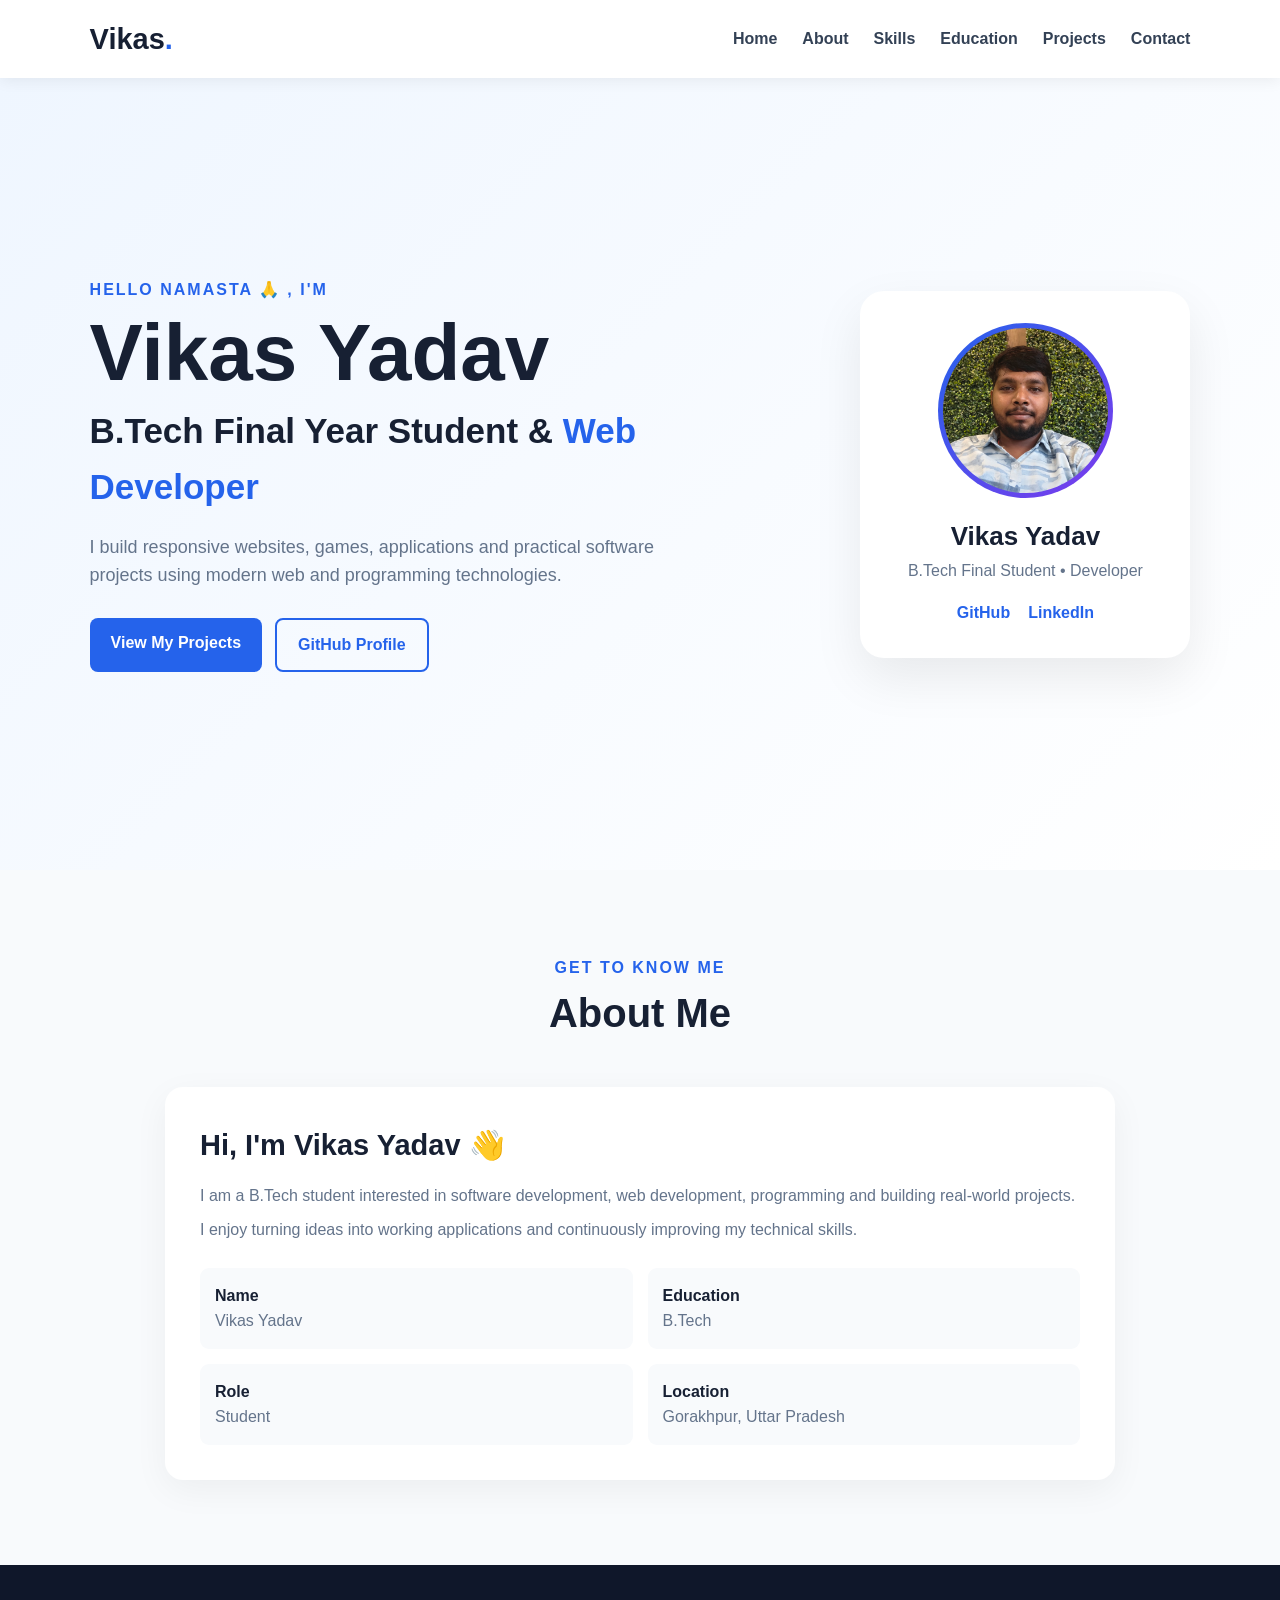
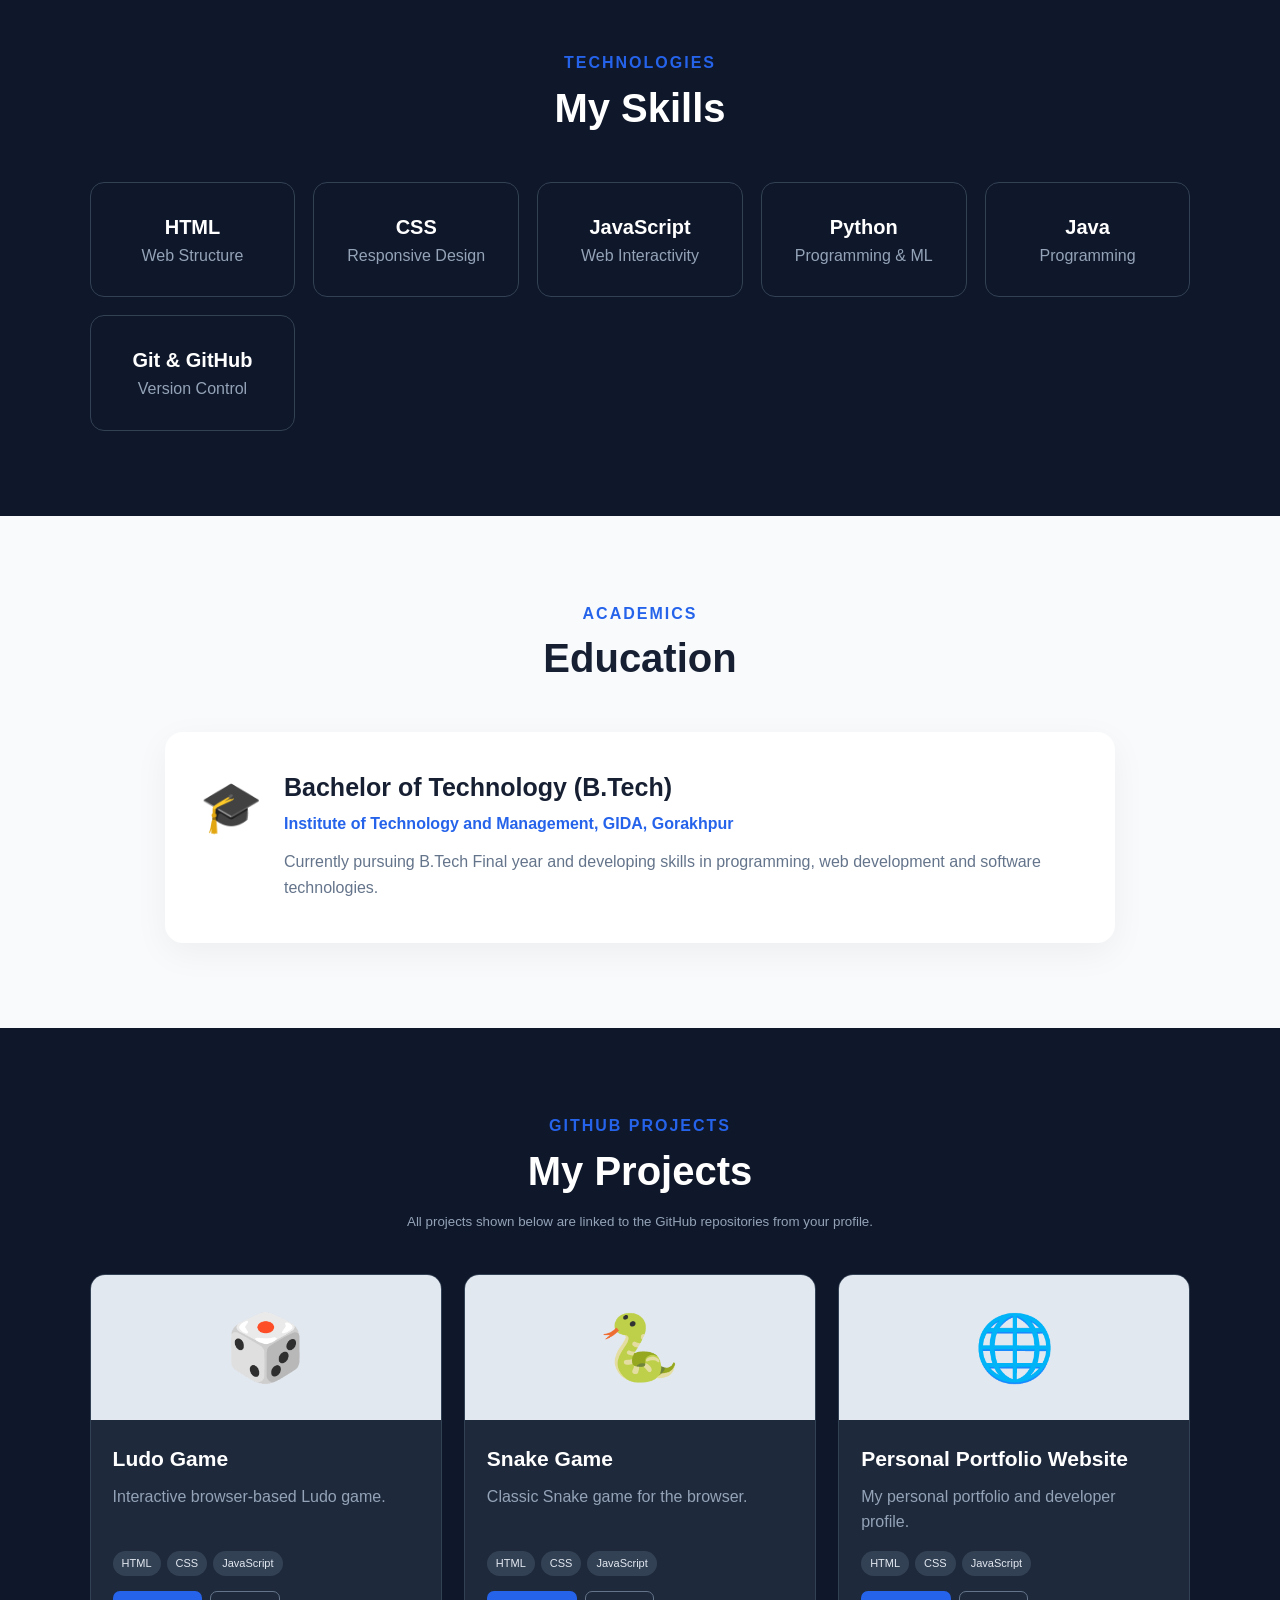
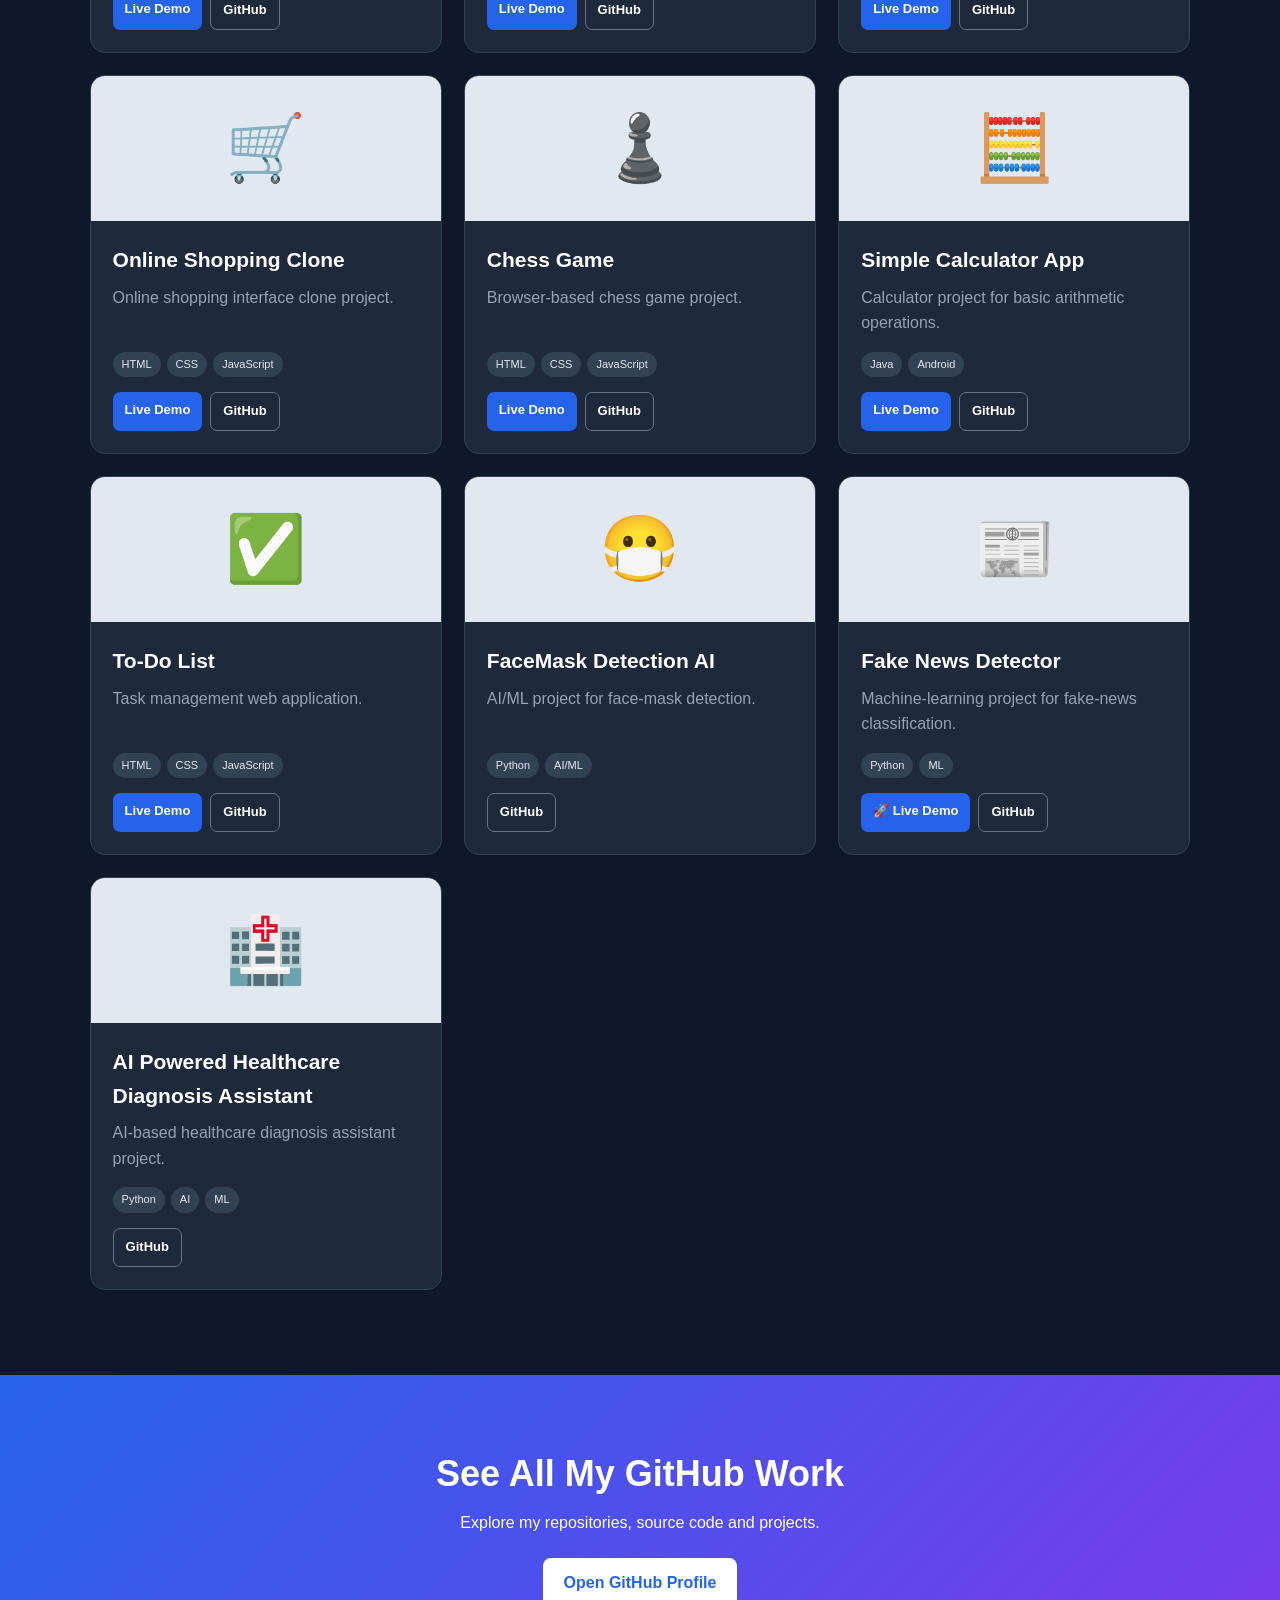
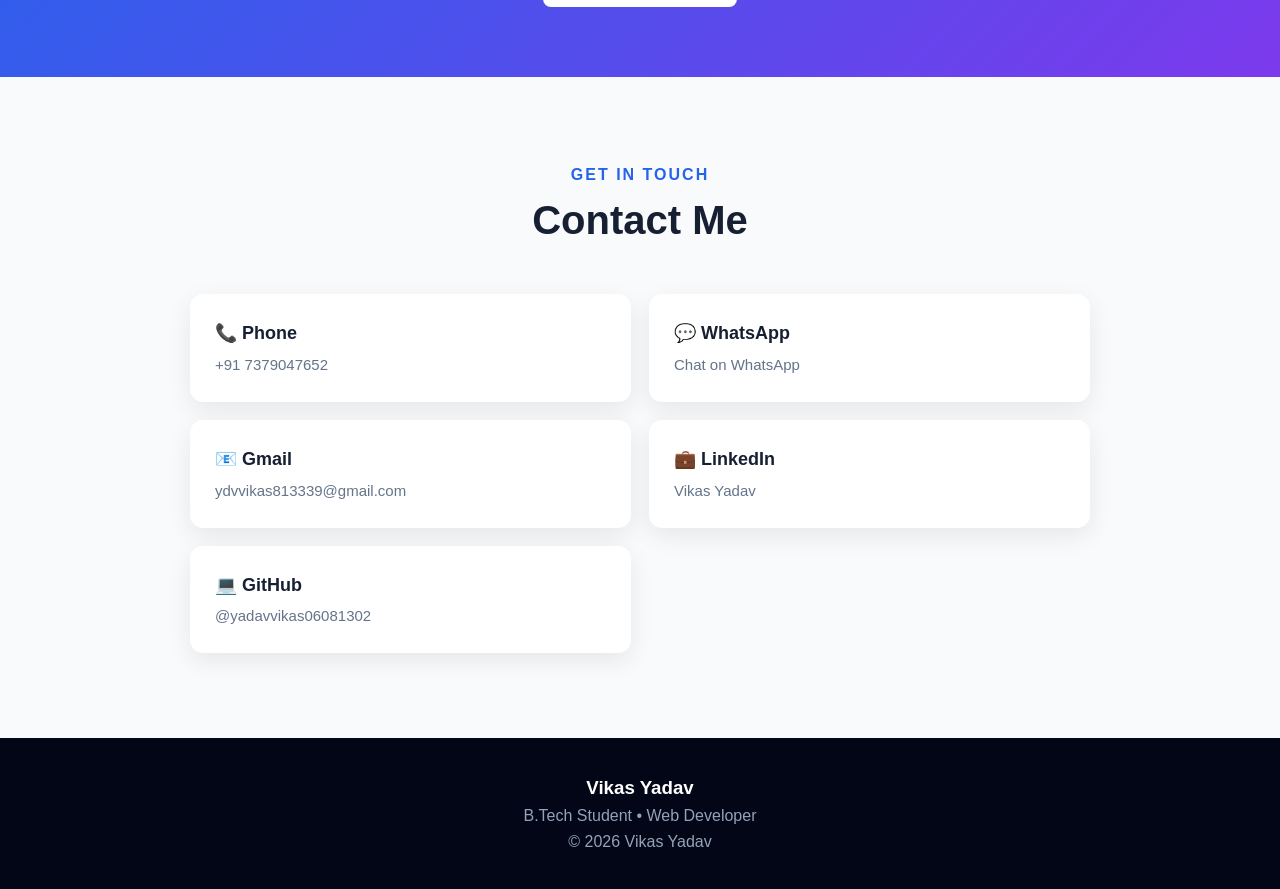
==== index.html @ 89f3fea2 "index.html" ====
<!DOCTYPE html>
<html lang="en">
<head>
  <meta charset="UTF-8">
  <meta name="viewport" content="width=device-width, initial-scale=1.0">
  <title>Vikas Yadav | Portfolio</title>
  <meta name="description" content="Vikas Yadav - B.Tech student, developer and project portfolio.">
  <link rel="stylesheet" href="style.css">
</head>
<body>

<header class="navbar">
  <a class="logo" href="#home">Vikas<span>.</span></a>
  <button class="menu-btn" id="menuBtn">☰</button>
  <nav id="nav">
    <a href="#home">Home</a>
    <a href="#about">About</a>
    <a href="#skills">Skills</a>
    <a href="#education">Education</a>
    <a href="#projects">Projects</a>
    <a href="#contact">Contact</a>
  </nav>
</header>

<main>
<section class="hero" id="home">
  <div class="hero-text">
    <p class="eyebrow">HELLO NAMASTA 🙏 , I'M</p>
    <h1>Vikas Yadav</h1>
    <h2>B.Tech Final Year Student &amp; <span>Web Developer</span></h2>
    <p class="intro">I build responsive websites, games, applications and practical software projects using modern web and programming technologies.</p>
    <div class="buttons">
      <a class="btn" href="#projects">View My Projects</a>
      <a class="btn secondary" href="https://github.com/yadavvikas06081302" target="_blank" rel="noopener">GitHub Profile</a>
    </div>
  </div>

  <div class="profile-box">
    <div class="profile-photo-wrap">
      <img id="profilePhoto" src="profile.jpg" alt="Vikas Yadav">
    </div>
    <h3>Vikas Yadav</h3>
    <p>B.Tech Final Student • Developer</p>
    <div class="socials">
      <a href="https://github.com/yadavvikas06081302" target="_blank" rel="noopener">GitHub</a>
      <a href="https://linkedin.com/in/vikas-yadav-552b94362" target="_blank" rel="noopener">LinkedIn</a>
    </div>
  </div>
</section>

<section class="section" id="about">
  <div class="section-heading"><p>GET TO KNOW ME</p><h2>About Me</h2></div>
  <div class="about-card">
    <h3>Hi, I'm Vikas Yadav 👋</h3>
    <p>I am a B.Tech student interested in software development, web development, programming and building real-world projects.</p>
    <p>I enjoy turning ideas into working applications and continuously improving my technical skills.</p>
    <div class="info-grid">
      <div><b>Name</b><span>Vikas Yadav</span></div>
      <div><b>Education</b><span>B.Tech</span></div>
      <div><b>Role</b><span>Student</span></div>
      <div><b>Location</b><span>Gorakhpur, Uttar Pradesh</span></div>
    </div>
  </div>
</section>

<section class="section dark" id="skills">
  <div class="section-heading"><p>TECHNOLOGIES</p><h2>My Skills</h2></div>
  <div class="skills">
    <div class="skill"><strong>HTML</strong><span>Web Structure</span></div>
    <div class="skill"><strong>CSS</strong><span>Responsive Design</span></div>
    <div class="skill"><strong>JavaScript</strong><span>Web Interactivity</span></div>
    <div class="skill"><strong>Python</strong><span>Programming &amp; ML</span></div>
    <div class="skill"><strong>Java</strong><span>Programming</span></div>
    <div class="skill"><strong>Git &amp; GitHub</strong><span>Version Control</span></div>
  </div>
</section>

<section class="section" id="education">
  <div class="section-heading"><p>ACADEMICS</p><h2>Education</h2></div>
  <div class="education">
    <div class="edu-icon">🎓</div>
    <div>
      <h3>Bachelor of Technology (B.Tech)</h3>
      <h4>Institute of Technology and Management, GIDA, Gorakhpur</h4>
      <p>Currently pursuing B.Tech Final year and developing skills in programming, web development and software technologies.</p>
    </div>
  </div>
</section>

<section class="section dark" id="projects">
  <div class="section-heading"><p>GITHUB PROJECTS</p><h2>My Projects</h2><small>All projects shown below are linked to the GitHub repositories from your profile.</small></div>

  <div class="projects">

    <article class="project">
      <div class="project-top">🎲</div>
      <div class="project-body">
        <h3>Ludo Game</h3><p>Interactive browser-based Ludo game.</p>
        <div class="tags"><span>HTML</span><span>CSS</span><span>JavaScript</span></div>
        <div class="links">
          <a href="https://yadavvikas06081302.github.io/Ludo-Game/" target="_blank">Live Demo</a>
          <a href="https://github.com/yadavvikas06081302/Ludo-Game" target="_blank">GitHub</a>
        </div>
      </div>
    </article>

    <article class="project">
      <div class="project-top">🐍</div>
      <div class="project-body">
        <h3>Snake Game</h3><p>Classic Snake game for the browser.</p>
        <div class="tags"><span>HTML</span><span>CSS</span><span>JavaScript</span></div>
        <div class="links">
          <a href="https://yadavvikas06081302.github.io/Snake-Game-main/" target="_blank">Live Demo</a>
          <a href="https://github.com/yadavvikas06081302/Snake-Game-main" target="_blank">GitHub</a>
        </div>
      </div>
    </article>

    <article class="project">
      <div class="project-top">🌐</div>
      <div class="project-body">
        <h3>Personal Portfolio Website</h3><p>My personal portfolio and developer profile.</p>
        <div class="tags"><span>HTML</span><span>CSS</span><span>JavaScript</span></div>
        <div class="links">
          <a href="https://yadavvikas06081302.github.io/Personal-Portfolio-Website/" target="_blank">Live Demo</a>
          <a href="https://github.com/yadavvikas06081302/Personal-Portfolio-Website" target="_blank">GitHub</a>
        </div>
      </div>
    </article>

    <article class="project">
      <div class="project-top">🛒</div>
      <div class="project-body">
        <h3>Online Shopping Clone</h3><p>Online shopping interface clone project.</p>
        <div class="tags"><span>HTML</span><span>CSS</span><span>JavaScript</span></div>
        <div class="links">
          <a href="https://yadavvikas06081302.github.io/Online-shopping-clone./" target="_blank">Live Demo</a>
          <a href="https://github.com/yadavvikas06081302/Online-shopping-clone." target="_blank">GitHub</a>
        </div>
      </div>
    </article>

    <article class="project">
      <div class="project-top">♟️</div>
      <div class="project-body">
        <h3>Chess Game</h3><p>Browser-based chess game project.</p>
        <div class="tags"><span>HTML</span><span>CSS</span><span>JavaScript</span></div>
        <div class="links">
          <a href="https://yadavvikas06081302.github.io/Chess-game/" target="_blank">Live Demo</a>
          <a href="https://github.com/yadavvikas06081302/Chess-game" target="_blank">GitHub</a>
        </div>
      </div>
    </article>

    <article class="project">
      <div class="project-top">🧮</div>
      <div class="project-body">
        <h3>Simple Calculator App</h3><p>Calculator project for basic arithmetic operations.</p>
        <div class="tags"><span>Java</span><span>Android</span></div>
        <div class="links">
          <a href="https://yadavvikas06081302.github.io/SIMPLE-CALCULATER-APP/" target="_blank">Live Demo</a>
          <a href="https://github.com/yadavvikas06081302/SIMPLE-CALCULATER-APP" target="_blank">GitHub</a>
        </div>
      </div>
    </article>

    <article class="project">
      <div class="project-top">✅</div>
      <div class="project-body">
        <h3>To-Do List</h3><p>Task management web application.</p>
        <div class="tags"><span>HTML</span><span>CSS</span><span>JavaScript</span></div>
        <div class="links">
          <a href="https://yadavvikas06081302.github.io/TO-DO-LIST/" target="_blank">Live Demo</a>
          <a href="https://github.com/yadavvikas06081302/TO-DO-LIST" target="_blank">GitHub</a>
        </div>
      </div>
    </article>

    <article class="project">
      <div class="project-top">😷</div>
      <div class="project-body">
        <h3>FaceMask Detection AI</h3><p>AI/ML project for face-mask detection.</p>
        <div class="tags"><span>Python</span><span>AI/ML</span></div>
        <div class="links">
          <a href="https://github.com/yadavvikas06081302/FaceMask-Detection-AI" target="_blank">GitHub</a>
        </div>
      </div>
    </article>

    <article class="project">
      <div class="project-top">📰</div>
      <div class="project-body">
        <h3>Fake News Detector</h3><p>Machine-learning project for fake-news classification.</p>
        <div class="tags"><span>Python</span><span>ML</span></div>
        <div class="links">
          <a href="https://fake-news-detector-ib6gn7um9cmf7hvsihuzam.streamlit.app/" target="_blank"rel="noopener noreferrer"> 🚀 Live Demo</a>
          <a href="https://github.com/yadavvikas06081302/FAKE-NEWS-DETECTOR" target="_blank">GitHub</a>
        </div>
      </div>
    </article>

    <article class="project">
      <div class="project-top">🏥</div>
      <div class="project-body">
        <h3>AI Powered Healthcare Diagnosis Assistant</h3><p>AI-based healthcare diagnosis assistant project.</p>
        <div class="tags"><span>Python</span><span>AI</span><span>ML</span></div>
        <div class="links">
          <a href="https://github.com/yadavvikas06081302/AI-Powered-Healthcare-Diagnosis-Assistant" target="_blank">GitHub</a>
        </div>
      </div>
    </article>

  </div>
</section>

<section class="github-banner">
  <h2>See All My GitHub Work</h2>
  <p>Explore my repositories, source code and projects.</p>
  <a class="btn light" href="https://github.com/yadavvikas06081302" target="_blank" rel="noopener">Open GitHub Profile</a>
</section>

<section class="section" id="contact">

    <div class="section-heading">
        <p>GET IN TOUCH</p>
        <h2>Contact Me</h2>
    </div>

    <div class="contact">

        <!-- Phone -->
        <a href="tel:+917379047652">
            <b>📞 Phone</b>
            <span>+91 7379047652</span>
        </a>

        <!-- WhatsApp -->
        <a href="https://wa.me/917379047652"
           target="_blank">
            <b>💬 WhatsApp</b>
            <span>Chat on WhatsApp</span>
        </a>

        <!-- Gmail -->
        <a href="mailto:YOUR_EMAIL@gmail.com">
            <b>📧 Gmail</b>
            <span>ydvvikas813339@gmail.com</span>
        </a>

        <!-- LinkedIn -->
        <a href="https://linkedin.com/in/vikas-yadav-552b94362"
           target="_blank">
            <b>💼 LinkedIn</b>
            <span>Vikas Yadav</span>
        </a>

        <!-- GitHub -->
        <a href="https://github.com/yadavvikas06081302"
           target="_blank">
            <b>💻 GitHub</b>
            <span>@yadavvikas06081302</span>
        </a>

    </div>

</section>
</main>

<footer>
  <h3>Vikas Yadav</h3>
  <p>B.Tech Student • Web Developer</p>
  <p>© <span id="year"></span> Vikas Yadav</p>
</footer>

<script src="script.js"></script>
</body>
</html>
---- style.css ----
*{margin:0;padding:0;box-sizing:border-box}
html{scroll-behavior:smooth}
body{font-family:Arial,Helvetica,sans-serif;background:#f8fafc;color:#172033;line-height:1.6}
a{text-decoration:none}
.navbar{position:sticky;top:0;z-index:1000;display:flex;align-items:center;justify-content:space-between;padding:16px 7%;background:rgba(255,255,255,.96);backdrop-filter:blur(12px);box-shadow:0 2px 15px #00000012}
.logo{font-size:29px;font-weight:800;color:#172033}.logo span{color:#2563eb}
.navbar nav{display:flex;gap:25px}.navbar nav a{font-weight:700;color:#334155}.navbar nav a:hover{color:#2563eb}
.menu-btn{display:none;border:0;background:none;font-size:28px}
.hero{min-height:88vh;padding:75px 7%;display:flex;align-items:center;justify-content:space-between;gap:55px;background:linear-gradient(135deg,#eff6ff,#fff)}
.hero-text{max-width:680px}.eyebrow,.section-heading p{color:#2563eb;font-weight:800;letter-spacing:2px}
.hero h1{font-size:clamp(45px,7vw,80px);line-height:1.05;margin:8px 0}
.hero h2{font-size:clamp(22px,4vw,35px);margin-bottom:18px}.hero h2 span{color:#2563eb}
.intro{font-size:18px;color:#64748b;max-width:620px}
.buttons{display:flex;gap:13px;flex-wrap:wrap;margin-top:28px}
.btn{display:inline-block;padding:12px 21px;border-radius:8px;background:#2563eb;color:#fff;font-weight:800;transition:.25s}.btn:hover{transform:translateY(-3px);background:#1d4ed8}
.btn.secondary{background:transparent;color:#2563eb;border:2px solid #2563eb}
.profile-box{width:330px;padding:32px;text-align:center;background:#fff;border-radius:24px;box-shadow:0 20px 50px #00000014}
.profile-photo-wrap{width:175px;height:175px;margin:auto;border-radius:50%;padding:5px;background:linear-gradient(135deg,#2563eb,#7c3aed)}
.profile-photo-wrap img{width:100%;height:100%;display:block;border-radius:50%;object-fit:cover;background:#e2e8f0}
.profile-box h3{font-size:26px;margin-top:18px}.profile-box p{color:#64748b}.socials{display:flex;justify-content:center;gap:18px;margin-top:17px}.socials a{color:#2563eb;font-weight:700}
.section{padding:85px 7%}.dark{background:#0f172a;color:#fff}.section-heading{text-align:center;margin-bottom:42px}.section-heading h2{font-size:40px}.section-heading small{display:block;color:#94a3b8;margin-top:8px}
.about-card,.education{max-width:950px;margin:auto;background:#fff;padding:35px;border-radius:18px;box-shadow:0 10px 35px #0000000d}
.about-card h3{font-size:29px;margin-bottom:15px}.about-card p,.education p{color:#64748b;margin:8px 0}
.info-grid{display:grid;grid-template-columns:1fr 1fr;gap:15px;margin-top:25px}.info-grid div{padding:15px;background:#f8fafc;border-radius:9px}.info-grid b,.info-grid span{display:block}.info-grid span{color:#64748b}
.skills{display:grid;grid-template-columns:repeat(auto-fit,minmax(180px,1fr));gap:18px}.skill{padding:28px;text-align:center;border:1px solid #334155;border-radius:14px;transition:.25s}.skill:hover{transform:translateY(-6px);background:#1e293b}.skill strong{display:block;font-size:20px}.skill span{color:#94a3b8}
.education{display:flex;gap:22px;align-items:flex-start}.edu-icon{font-size:50px}.education h3{font-size:25px}.education h4{color:#2563eb;margin:4px 0 12px}
.projects{display:grid;grid-template-columns:repeat(auto-fit,minmax(270px,1fr));gap:22px}
.project{overflow:hidden;background:#1e293b;border:1px solid #334155;border-radius:15px;transition:.25s}.project:hover{transform:translateY(-7px)}
.project-top{height:145px;display:flex;align-items:center;justify-content:center;font-size:65px;background:#e2e8f0;color:#172033}
.project-body{padding:22px}.project-body h3{font-size:21px;margin-bottom:8px}.project-body p{color:#94a3b8;min-height:52px}.tags{display:flex;flex-wrap:wrap;gap:6px;margin:15px 0}.tags span{font-size:11px;padding:4px 9px;border-radius:20px;background:#334155;color:#e2e8f0}.links{display:flex;gap:8px;flex-wrap:wrap}.links a{padding:8px 12px;border-radius:7px;background:#2563eb;color:#fff;font-size:13px;font-weight:700}.links a:last-child{background:transparent;border:1px solid #64748b}
.github-banner{text-align:center;padding:70px 7%;background:linear-gradient(135deg,#2563eb,#7c3aed);color:#fff}.github-banner h2{font-size:36px}.github-banner p{margin:8px 0 22px}.light{background:#fff;color:#2563eb}
.contact {max-width: 900px;margin: auto;display: grid;grid-template-columns: 1fr 1fr;gap: 18px;}.contact a {display: block;padding: 25px;background: #ffffff;border-radius: 13px;box-shadow: 0 8px 25px rgba(0, 0, 0, 0.08);color: #172033;transition: 0.3s;}.contact a:hover {transform: translateY(-5px);box-shadow: 0 12px 30px rgba(0, 0, 0, 0.12);}.contact b {display:block;font-size:18px;margin-bottom:5px}.contact span {display: block;color:#64748b;font-size: 15px}
footer{padding:35px 7%;text-align:center;background:#020617;color:#fff}footer p{color:#94a3b8}
@media (max-width: 800px) {.contact{grid-template-columns: 1fr;}}
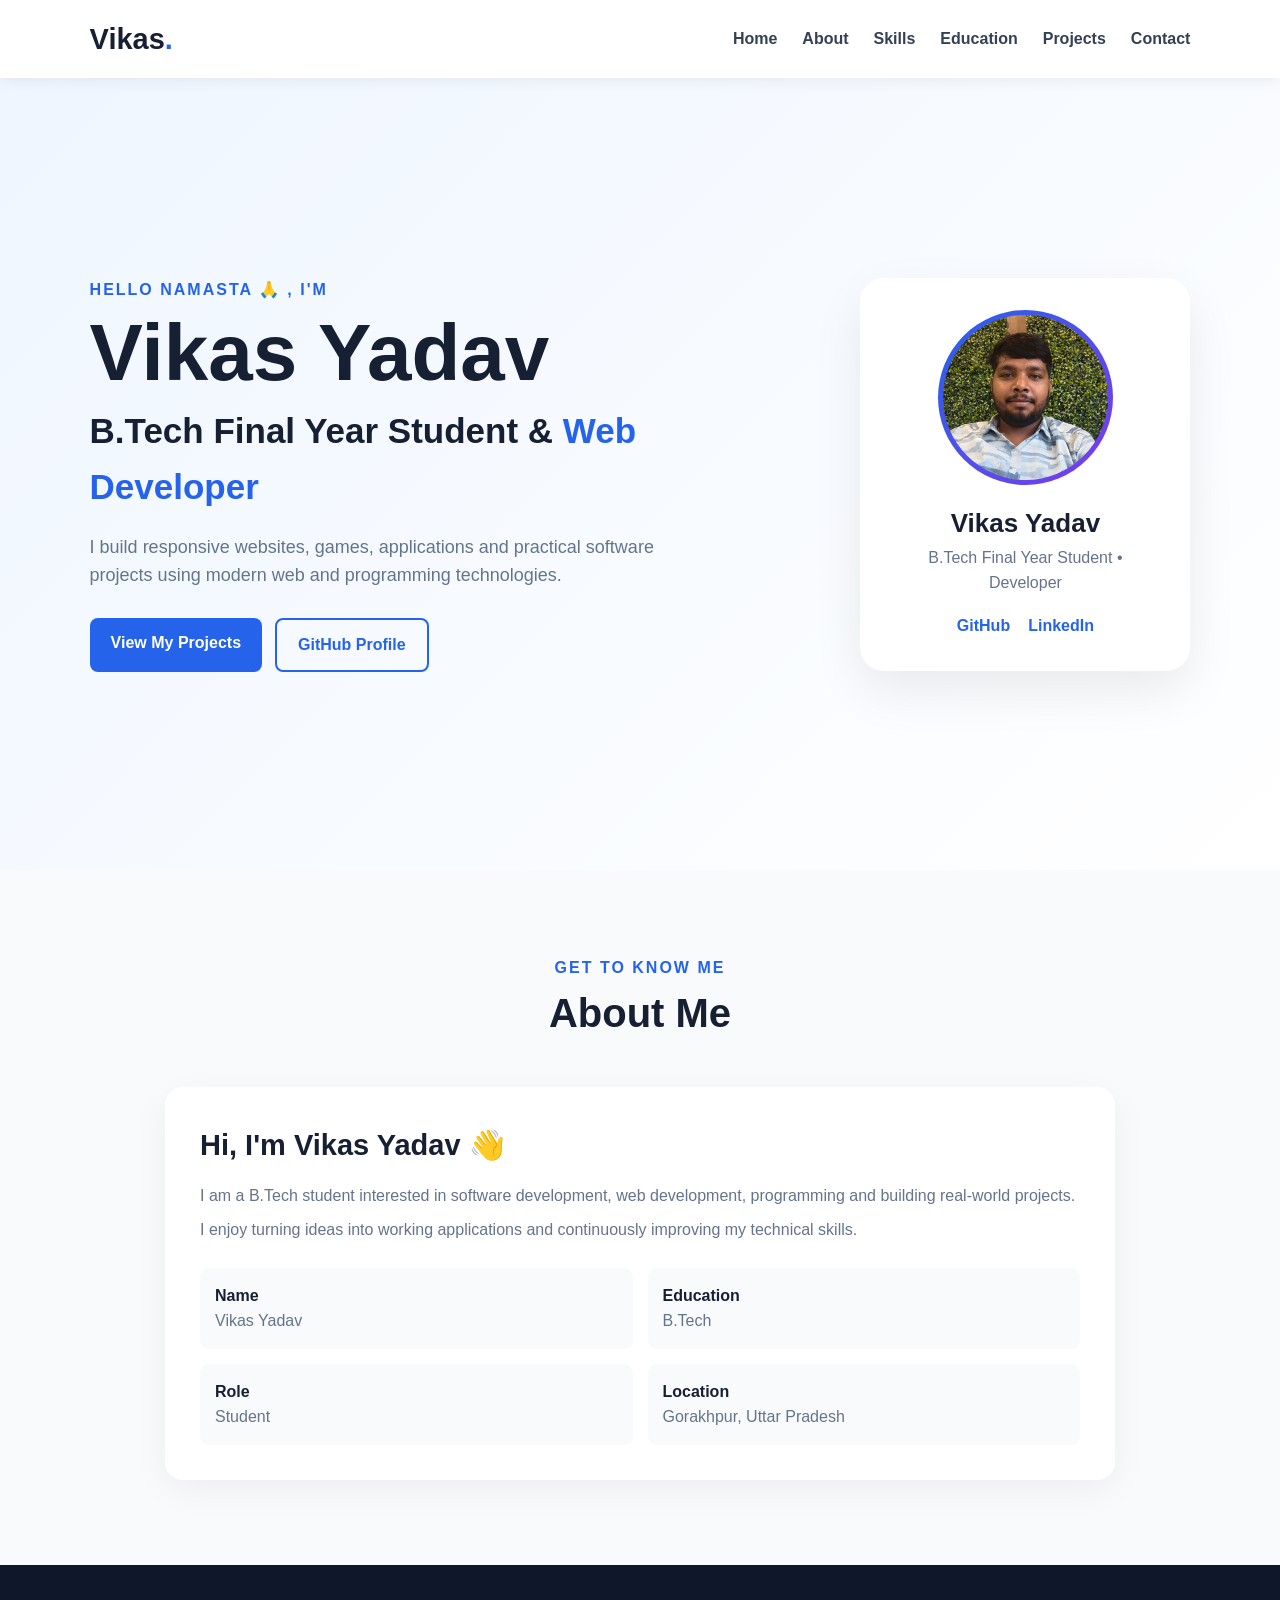
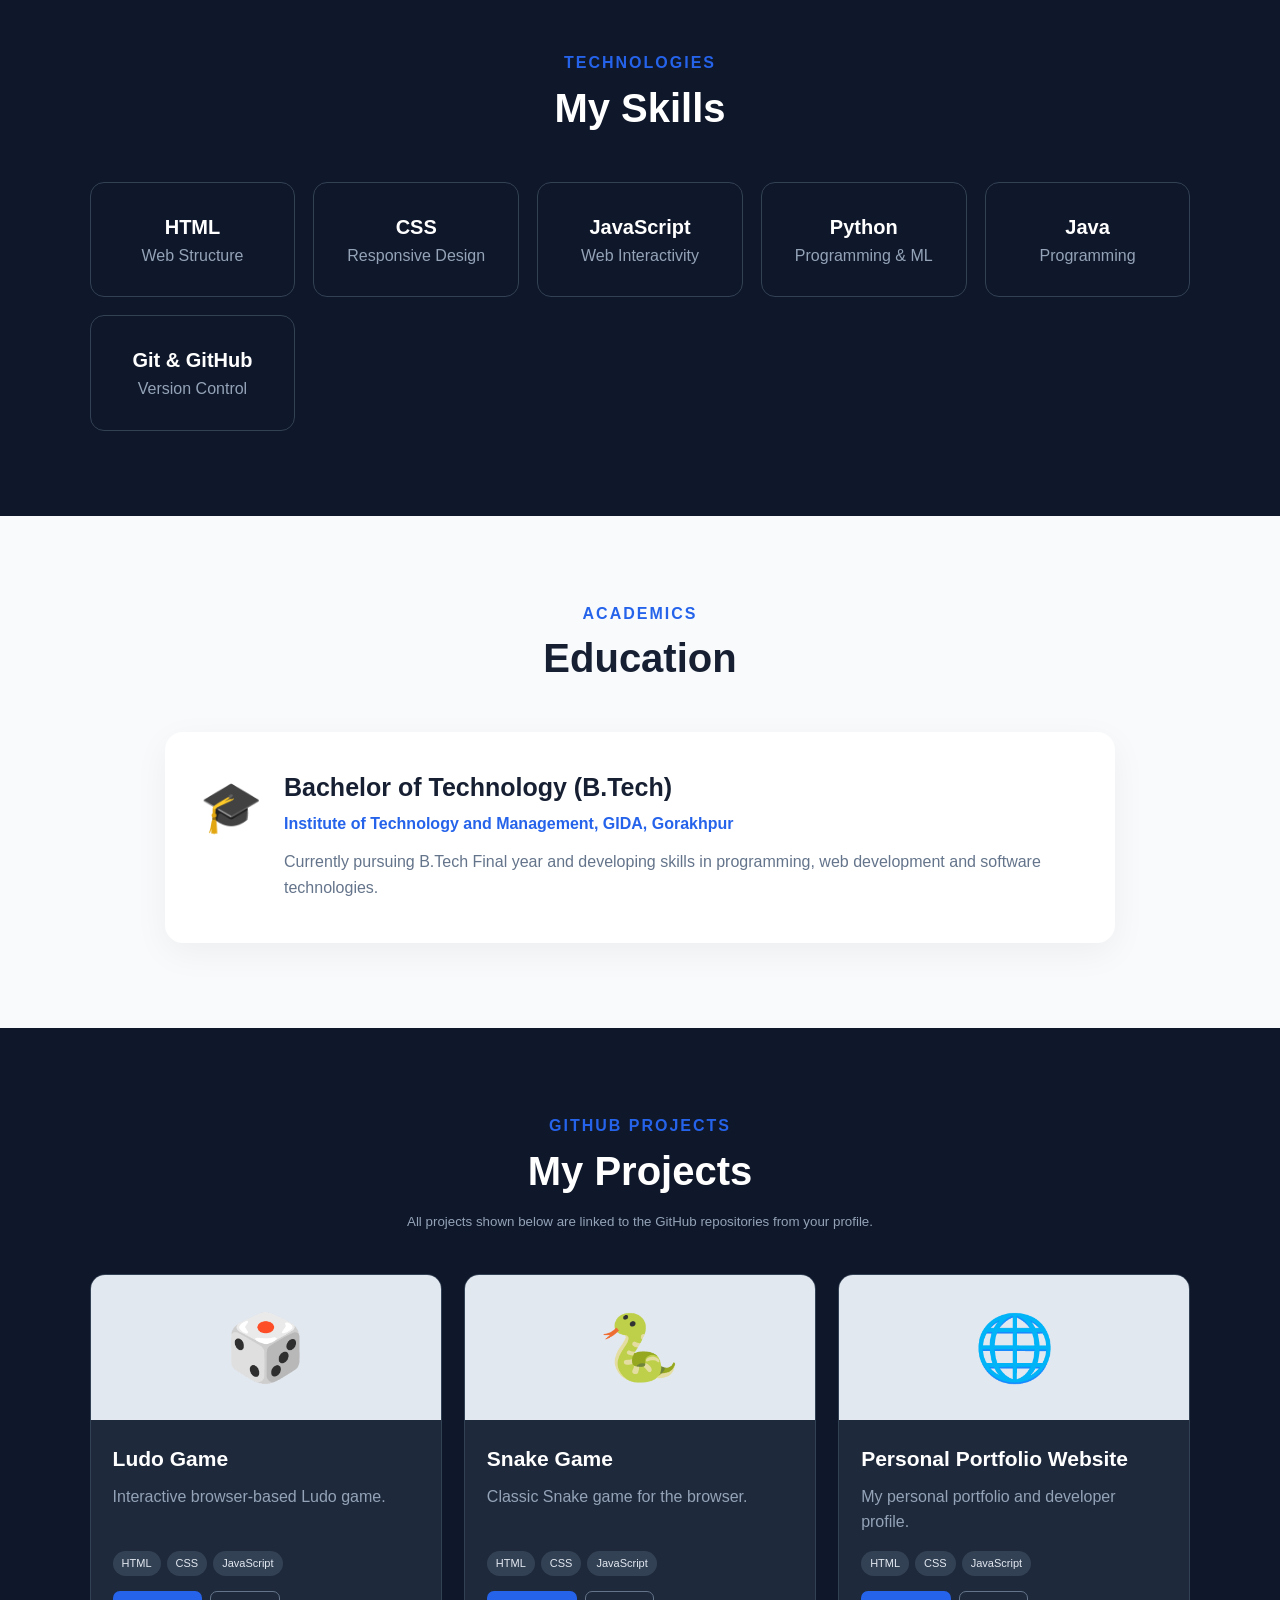
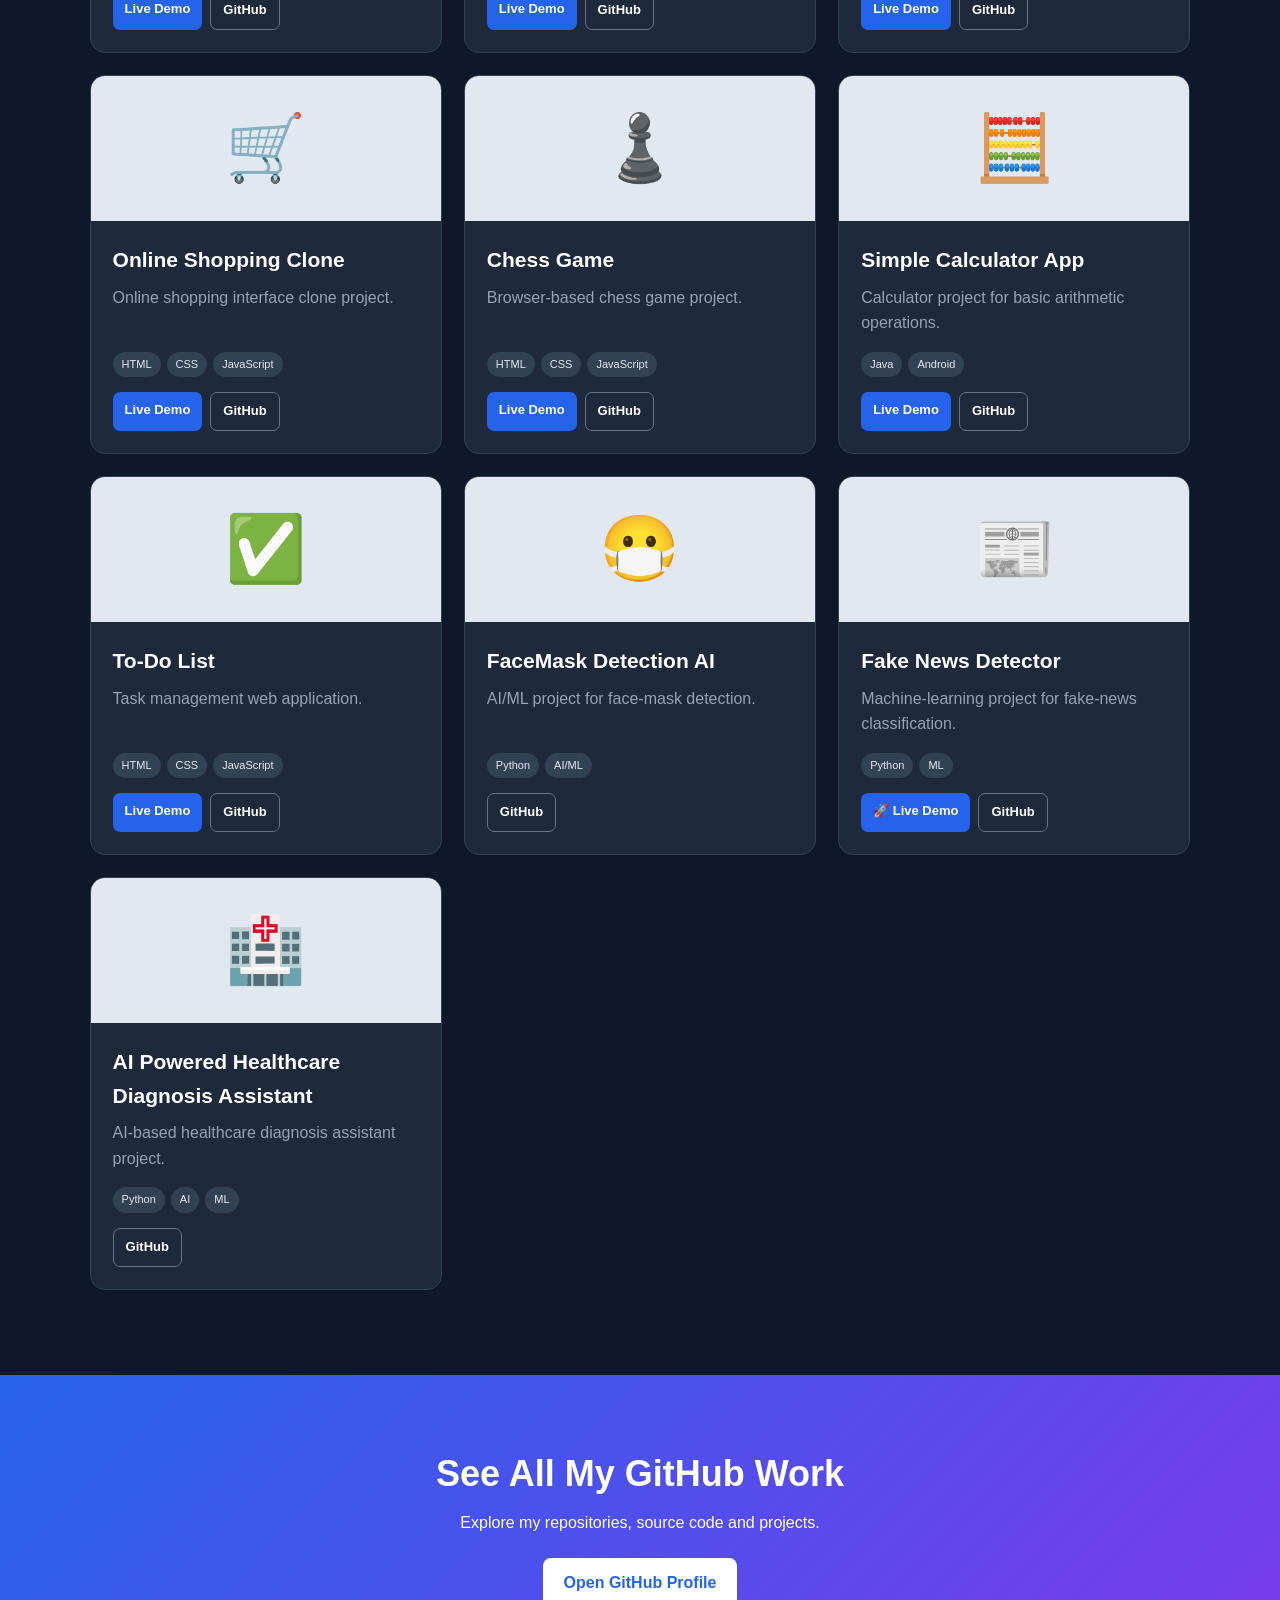
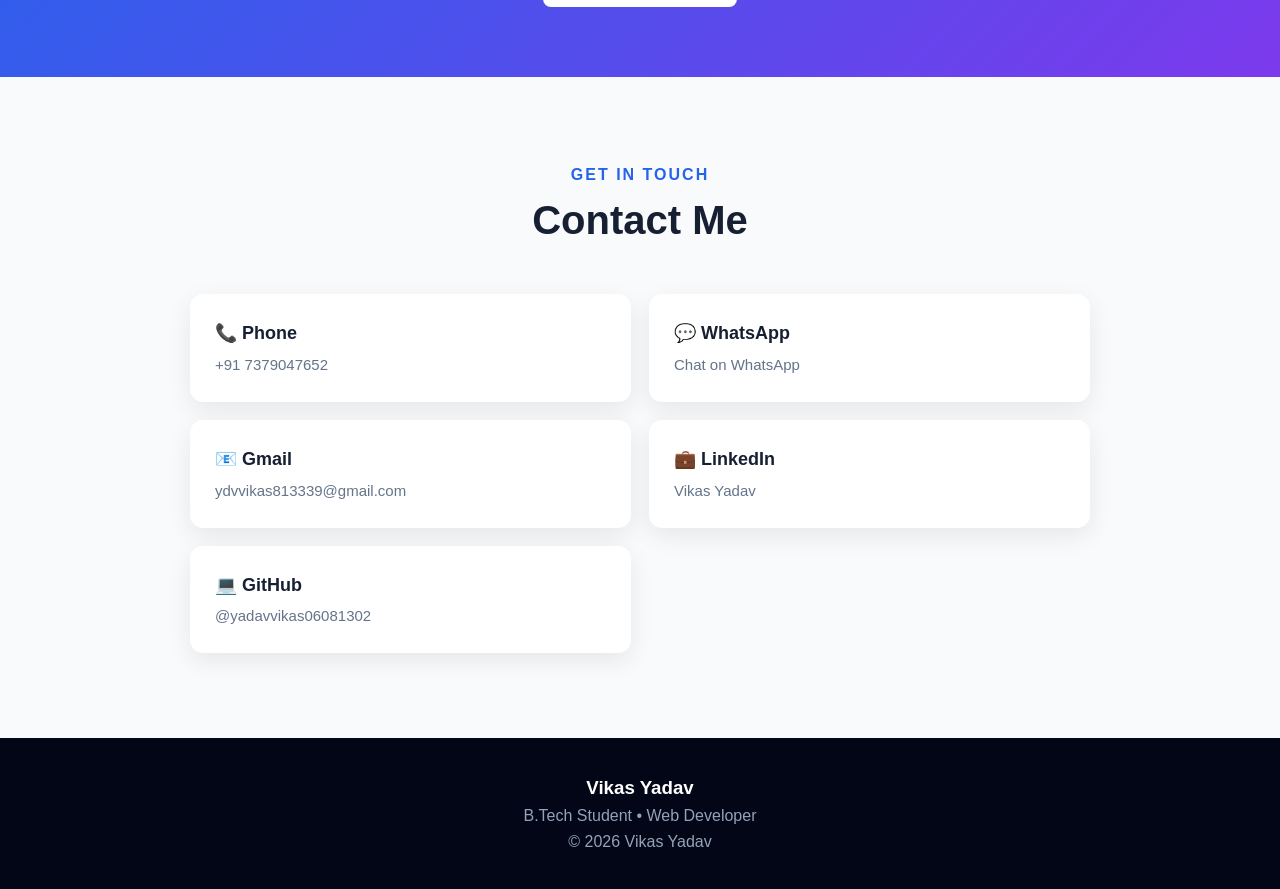
==== commit ac44987e: "index.html" ====
--- a/index.html
+++ b/index.html
@@ -40,7 +40,7 @@
       <img id="profilePhoto" src="profile.jpg" alt="Vikas Yadav">
     </div>
     <h3>Vikas Yadav</h3>
-    <p>B.Tech Final Student • Developer</p>
+    <p>B.Tech Final Year Student • Developer</p>
     <div class="socials">
       <a href="https://github.com/yadavvikas06081302" target="_blank" rel="noopener">GitHub</a>
       <a href="https://linkedin.com/in/vikas-yadav-552b94362" target="_blank" rel="noopener">LinkedIn</a>
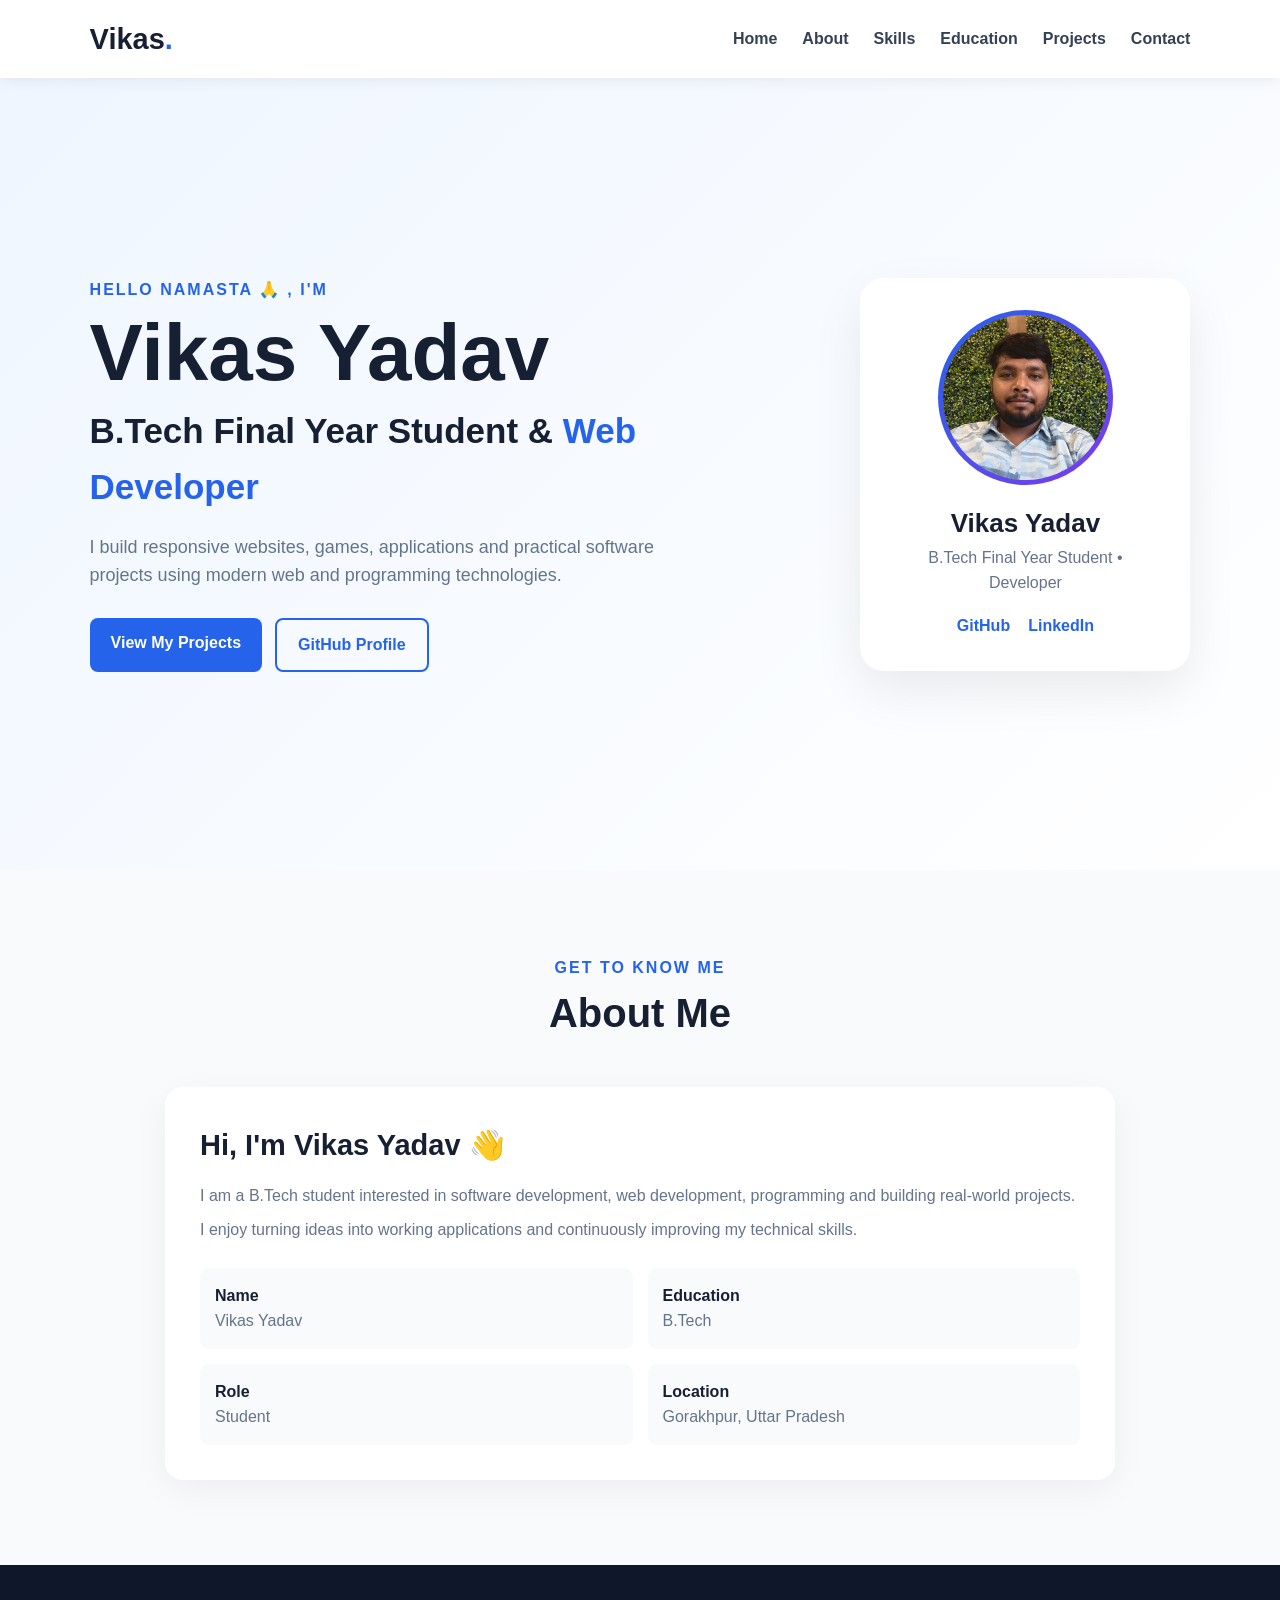
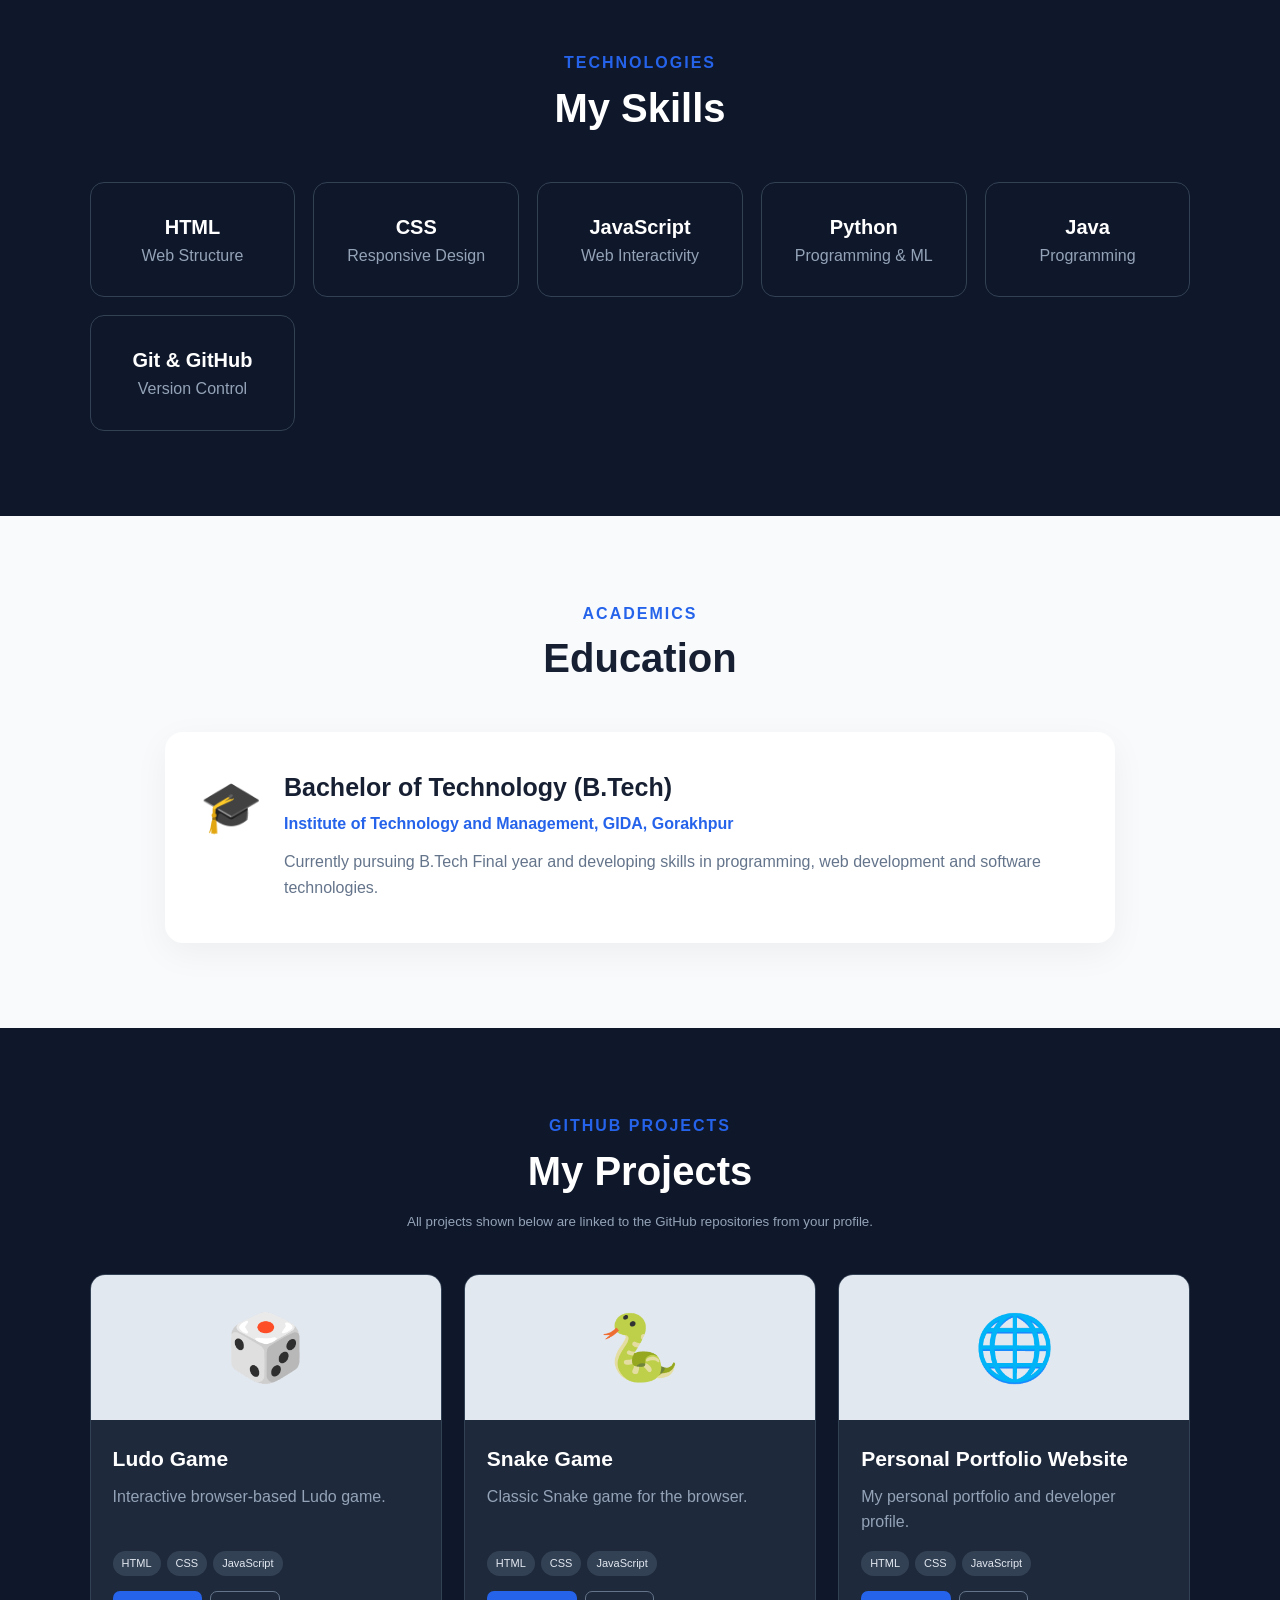
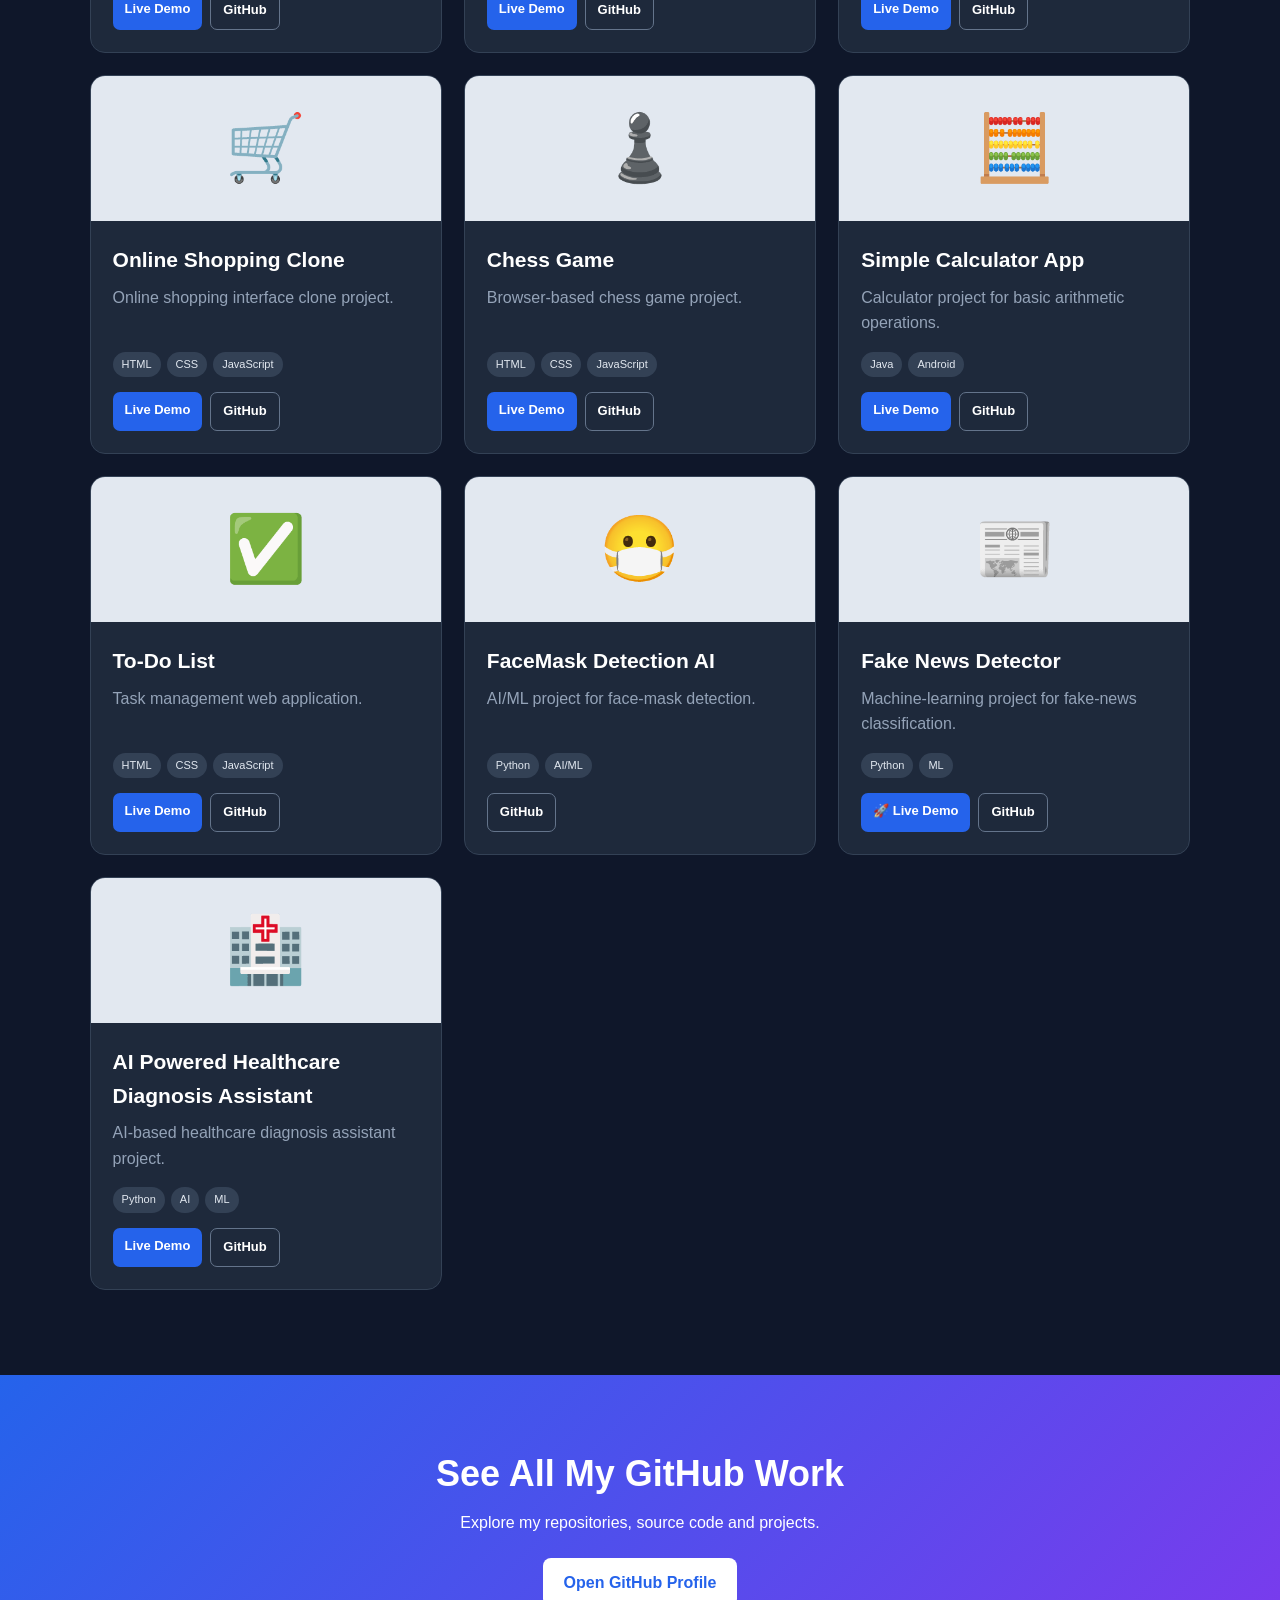
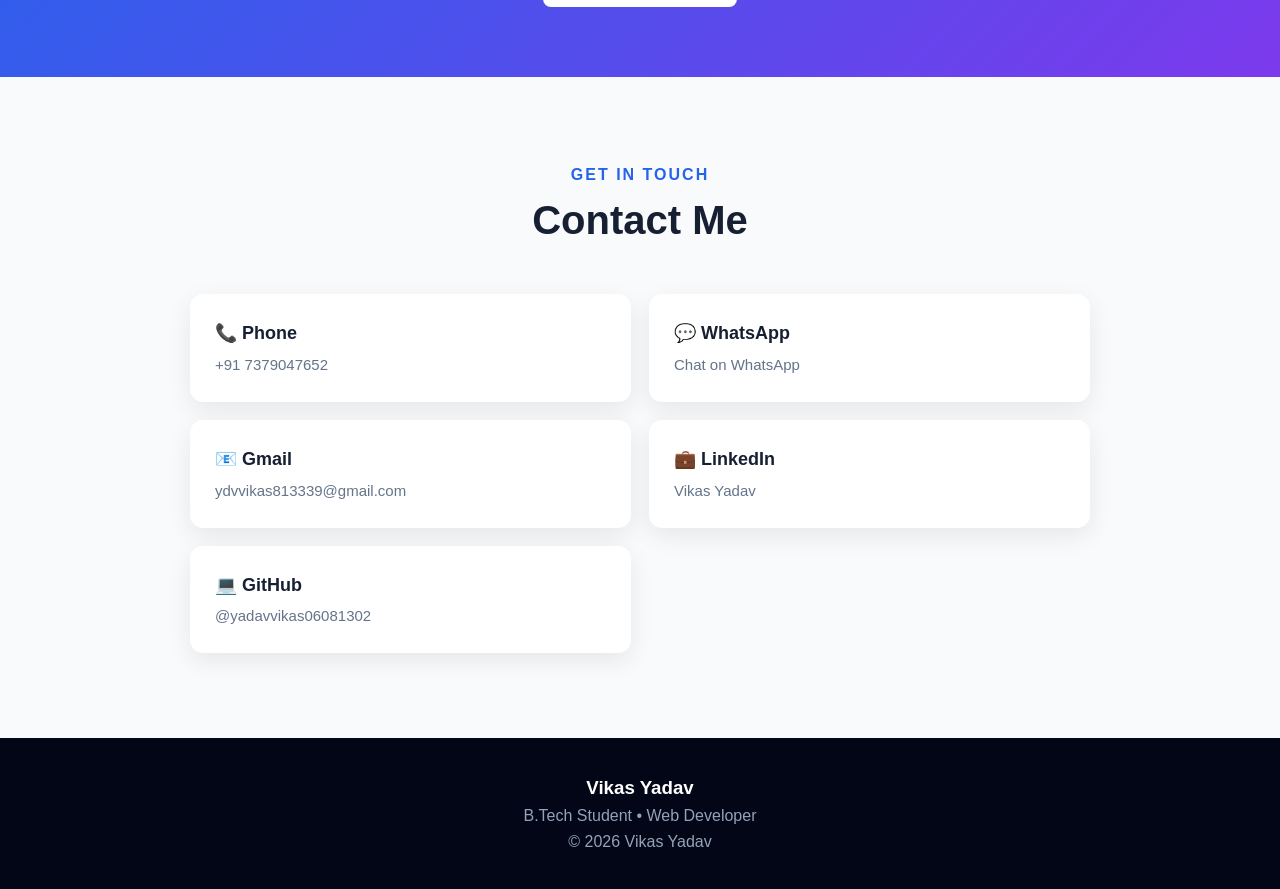
==== commit 05a7c9b6: "index.html" ====
--- a/index.html
+++ b/index.html
@@ -205,6 +205,7 @@
         <h3>AI Powered Healthcare Diagnosis Assistant</h3><p>AI-based healthcare diagnosis assistant project.</p>
         <div class="tags"><span>Python</span><span>AI</span><span>ML</span></div>
         <div class="links">
+          <a href="https://ai-powered-healthcare-diagnosis-assistant-dyo3lo6fveobnu5iwi3m.streamlit.app/" target="_blank">Live Demo</a>
           <a href="https://github.com/yadavvikas06081302/AI-Powered-Healthcare-Diagnosis-Assistant" target="_blank">GitHub</a>
         </div>
       </div>
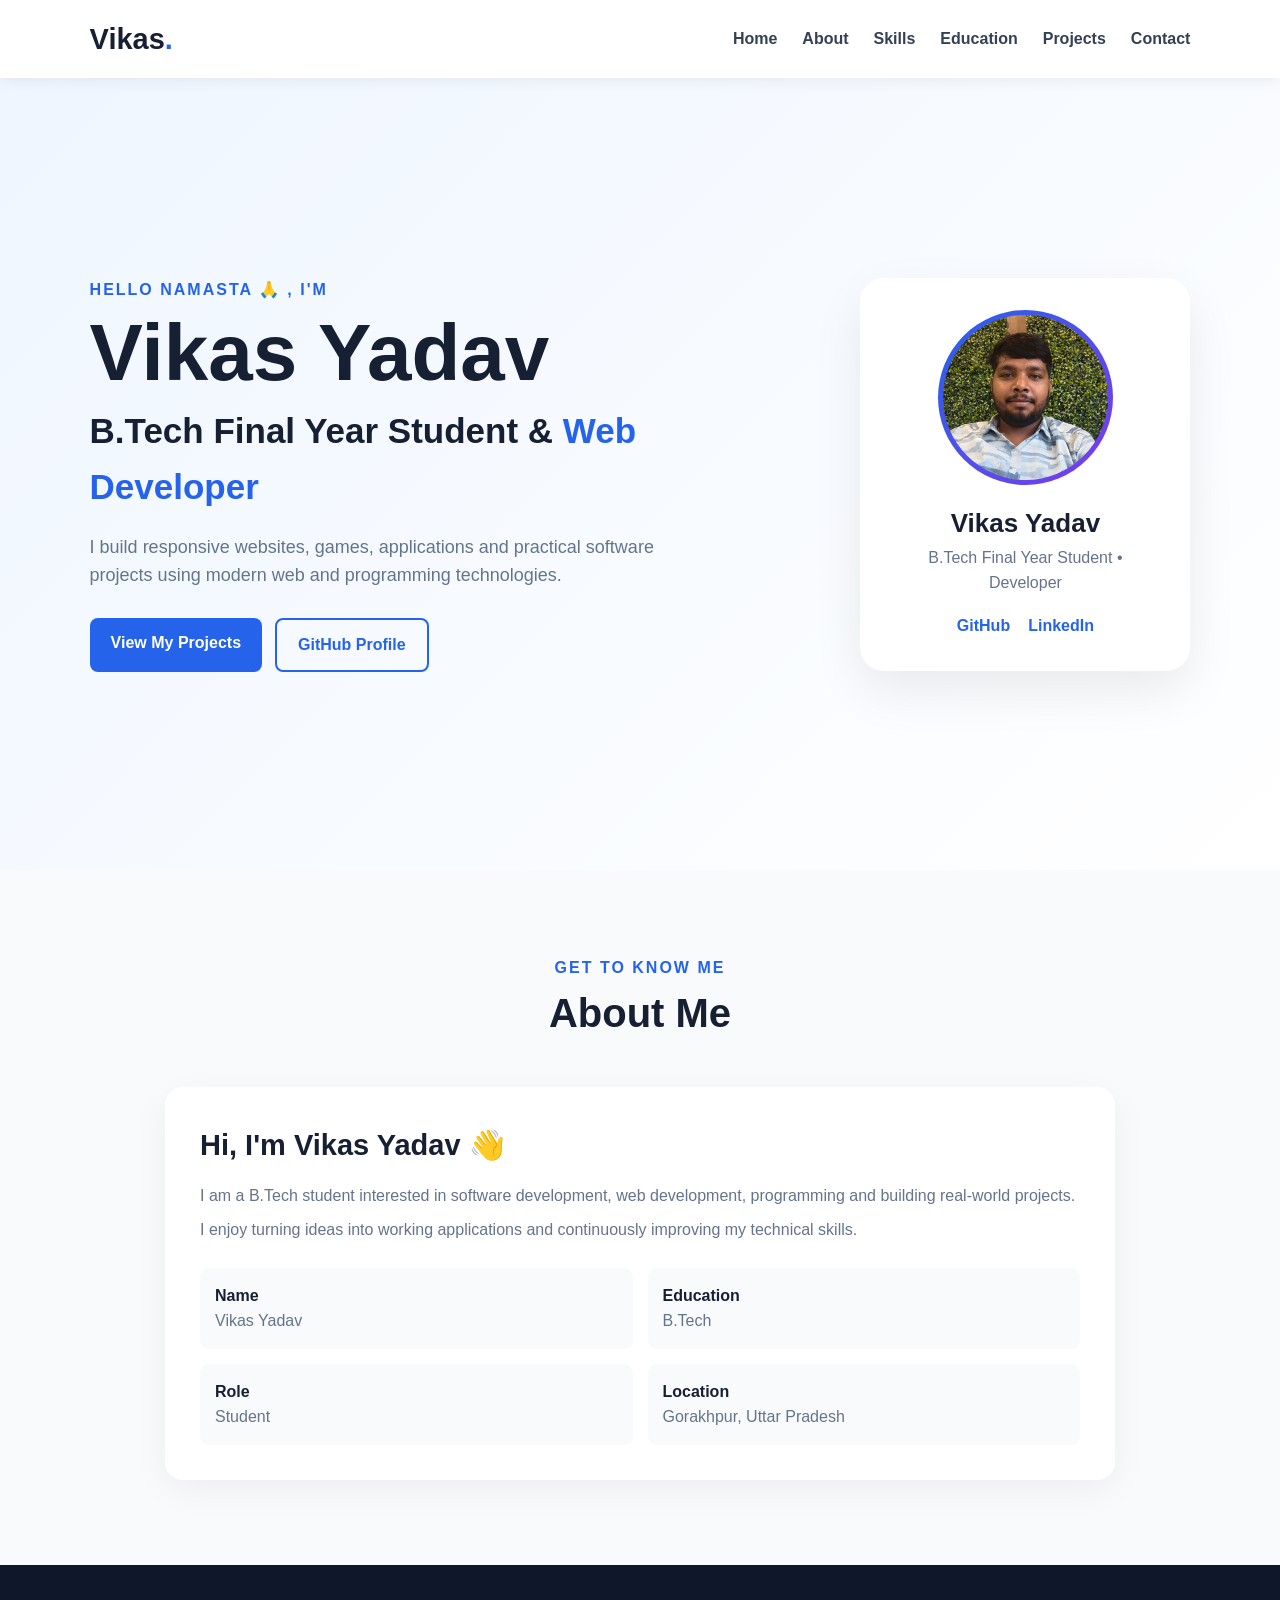
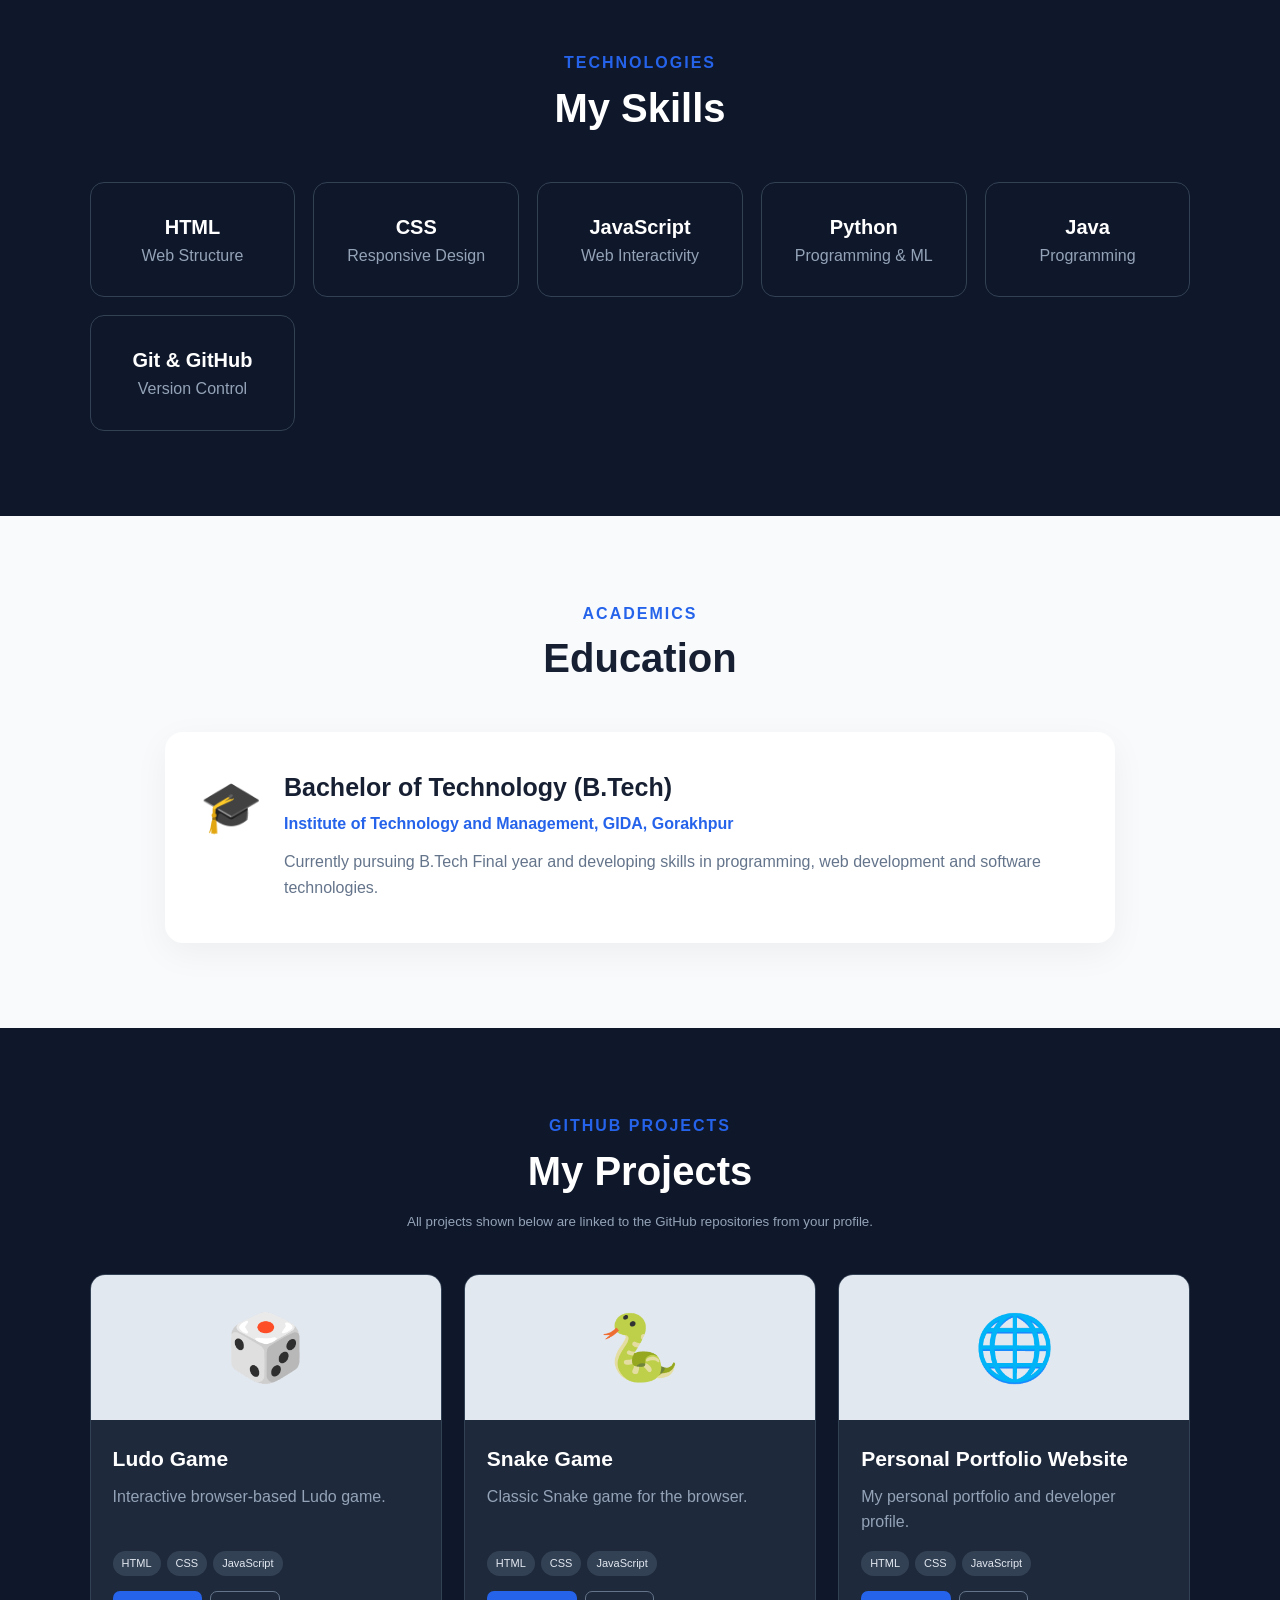
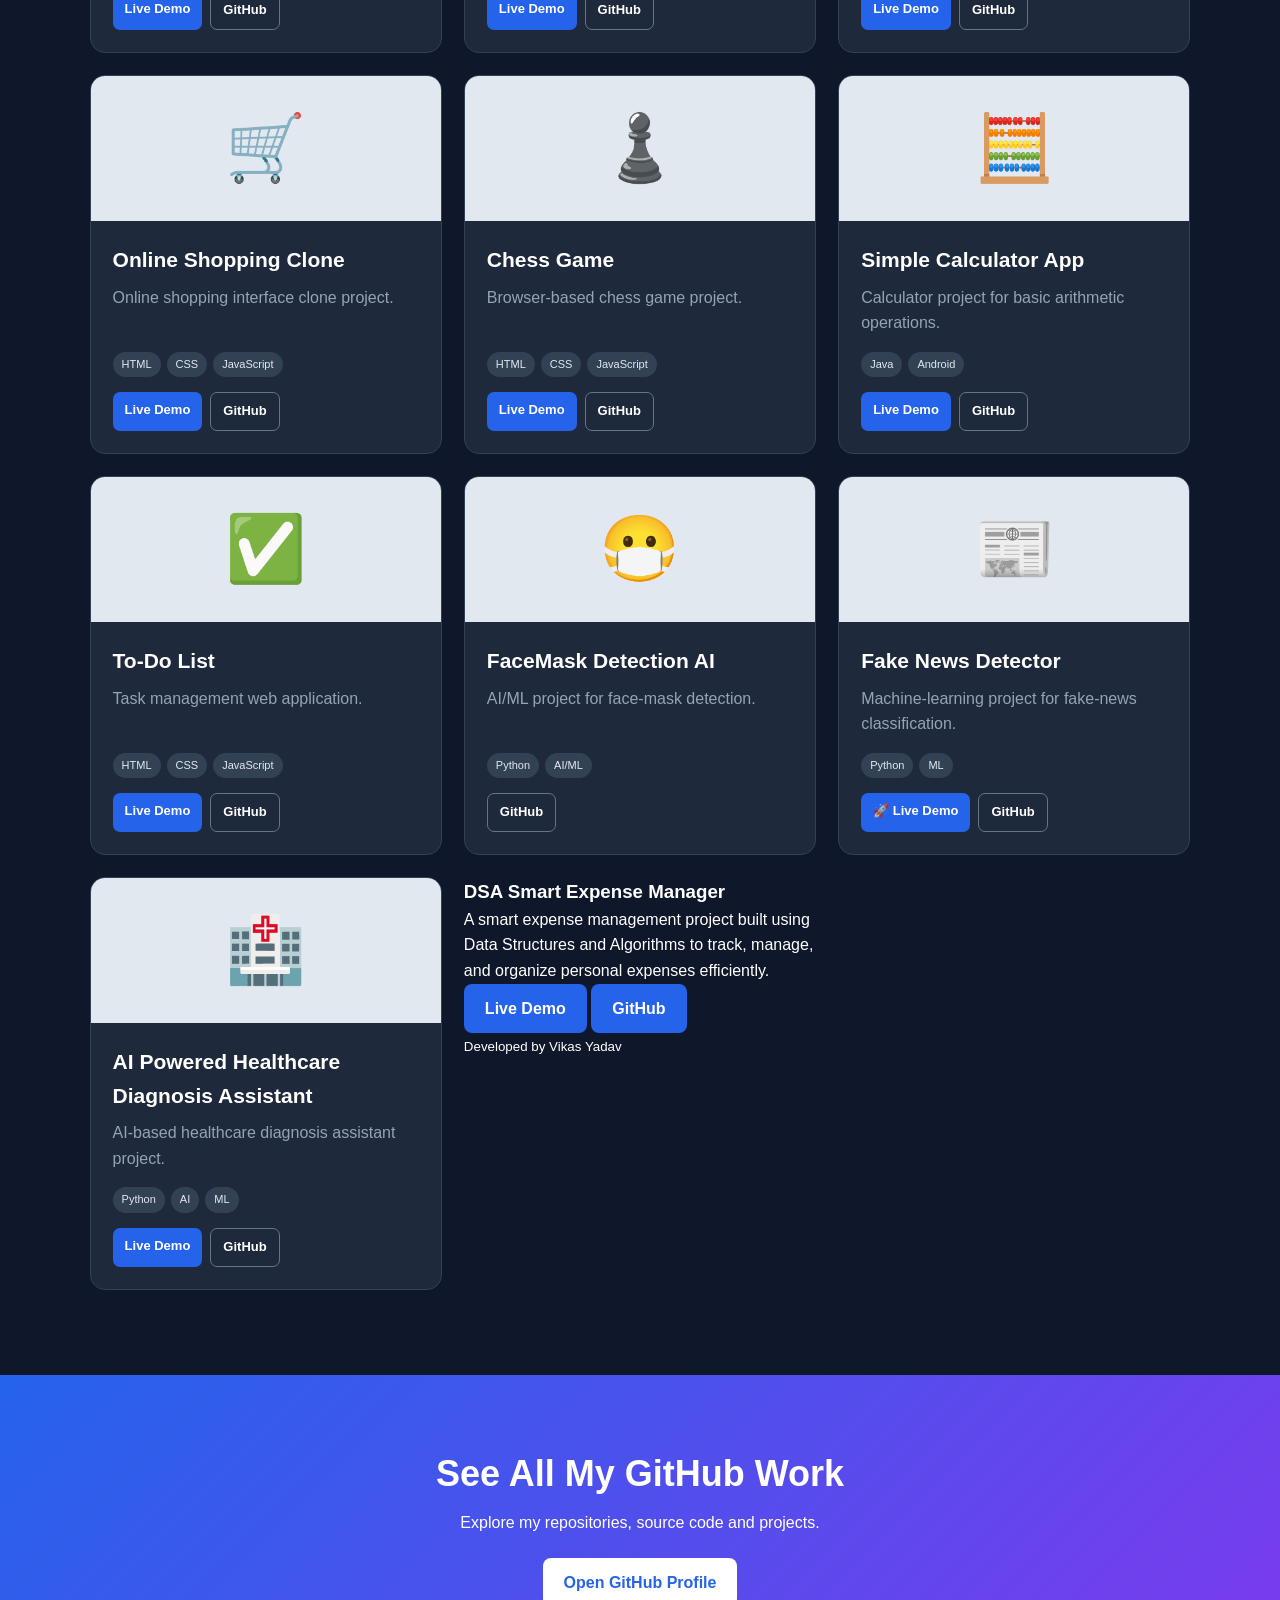
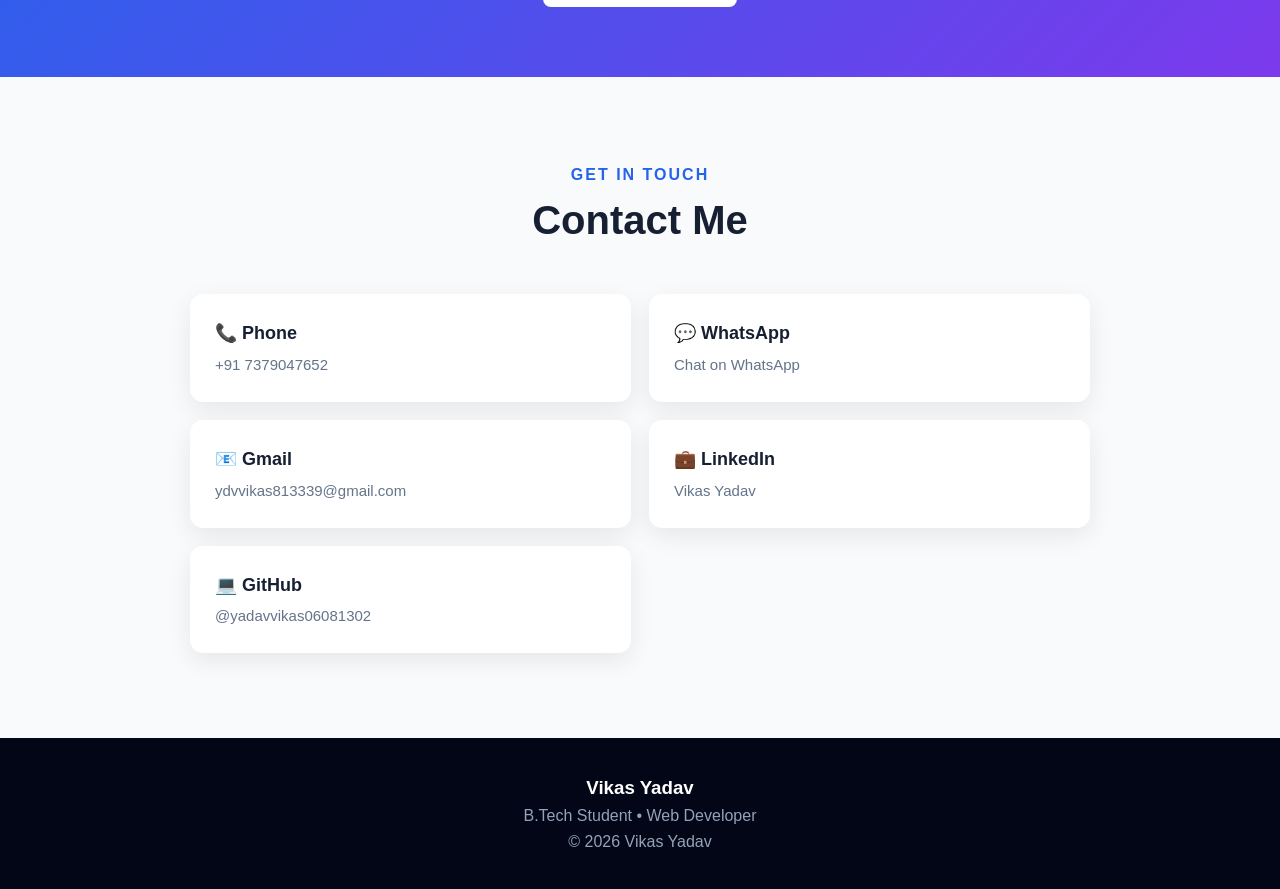
==== commit 1e8da3fb: "index.html Added a new project card for the DSA Smart Expense Manager with a description, live demo " ====
--- a/index.html
+++ b/index.html
@@ -211,6 +211,28 @@
       </div>
     </article>
 
+    <div class="project-card">
+    <h3>DSA Smart Expense Manager</h3>
+
+    <p>
+        A smart expense management project built using Data Structures and
+        Algorithms to track, manage, and organize personal expenses efficiently.
+    </p>
+
+    <div class="project-buttons">
+        <a href="https://yadavvikas06081302.github.io/DSA-Smart-Expense-manager/"
+           target="_blank" class="btn">
+            Live Demo
+        </a>
+
+        <a href="https://github.com/yadavvikas06081302/DSA-Smart-Expense-manager"
+           target="_blank" class="btn">
+            GitHub
+        </a>
+    </div>
+
+    <small>Developed by Vikas Yadav</small>
+</div>
   </div>
 </section>
 
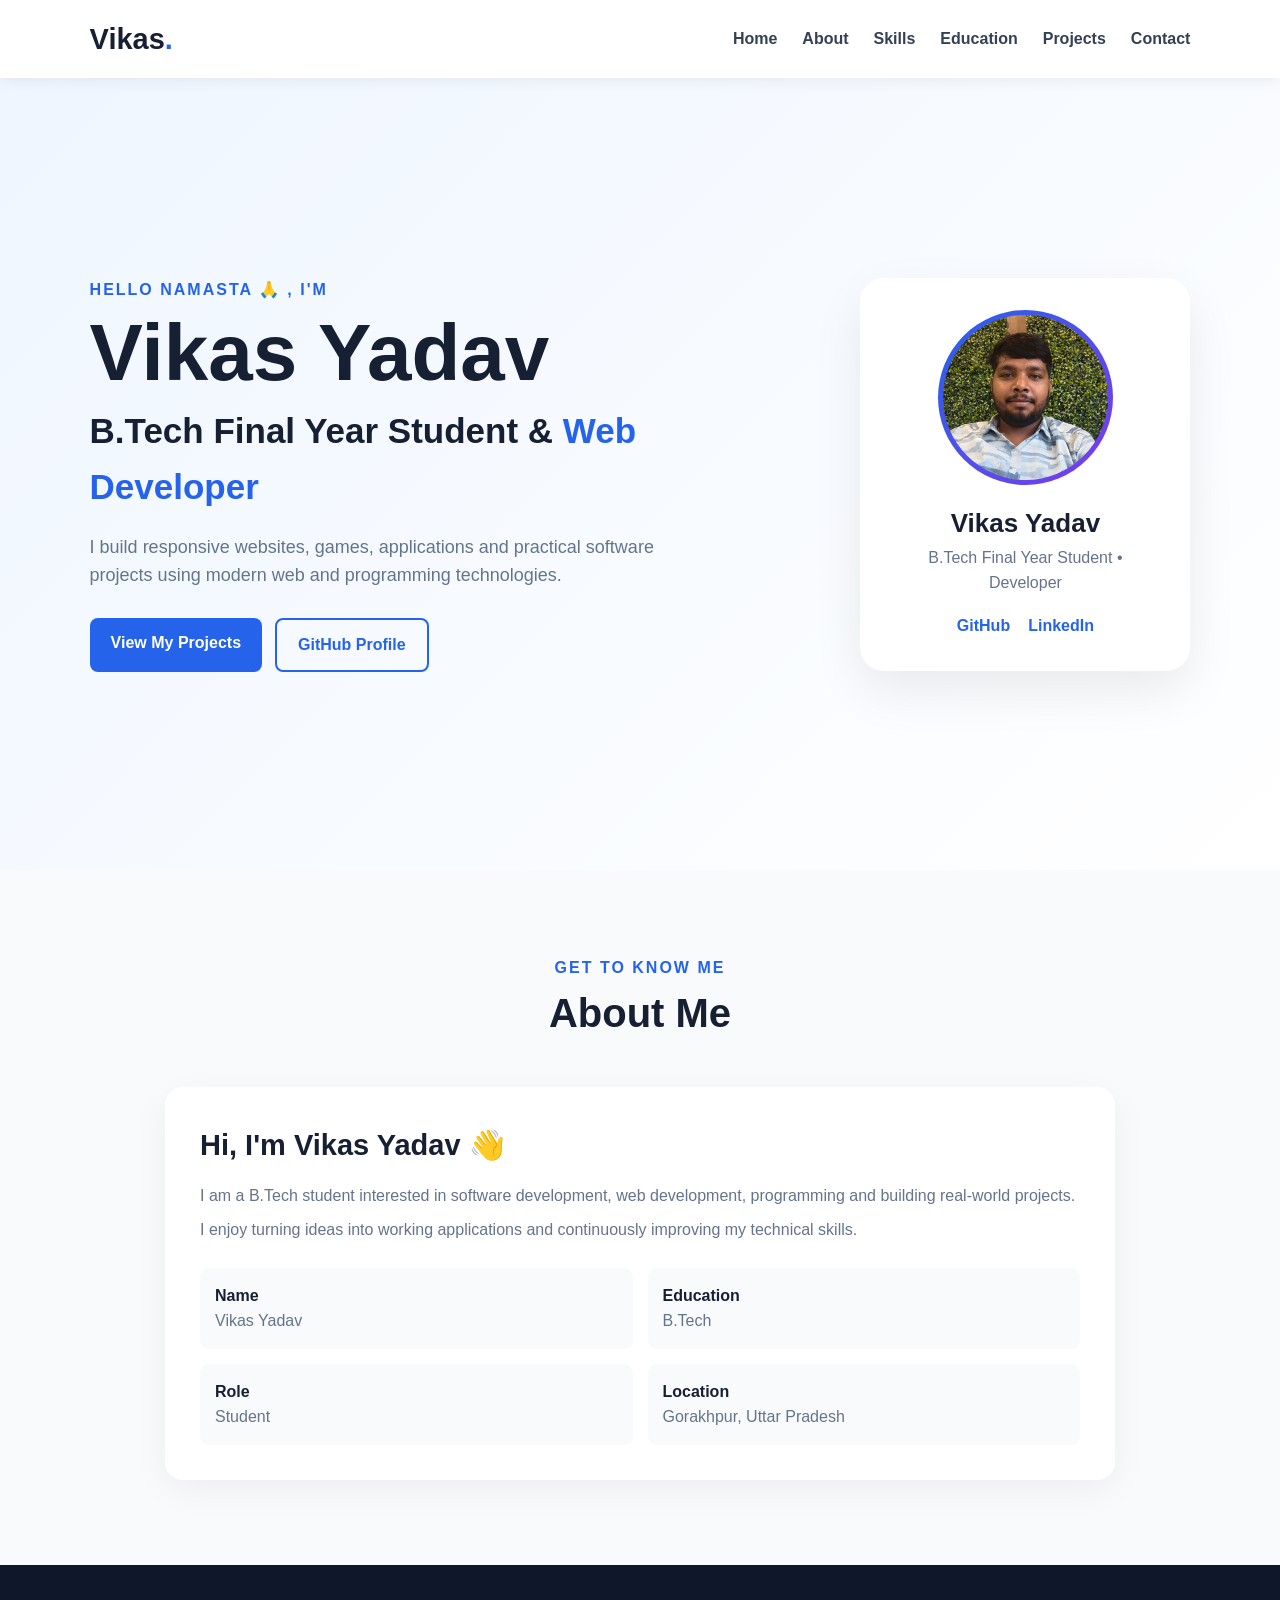
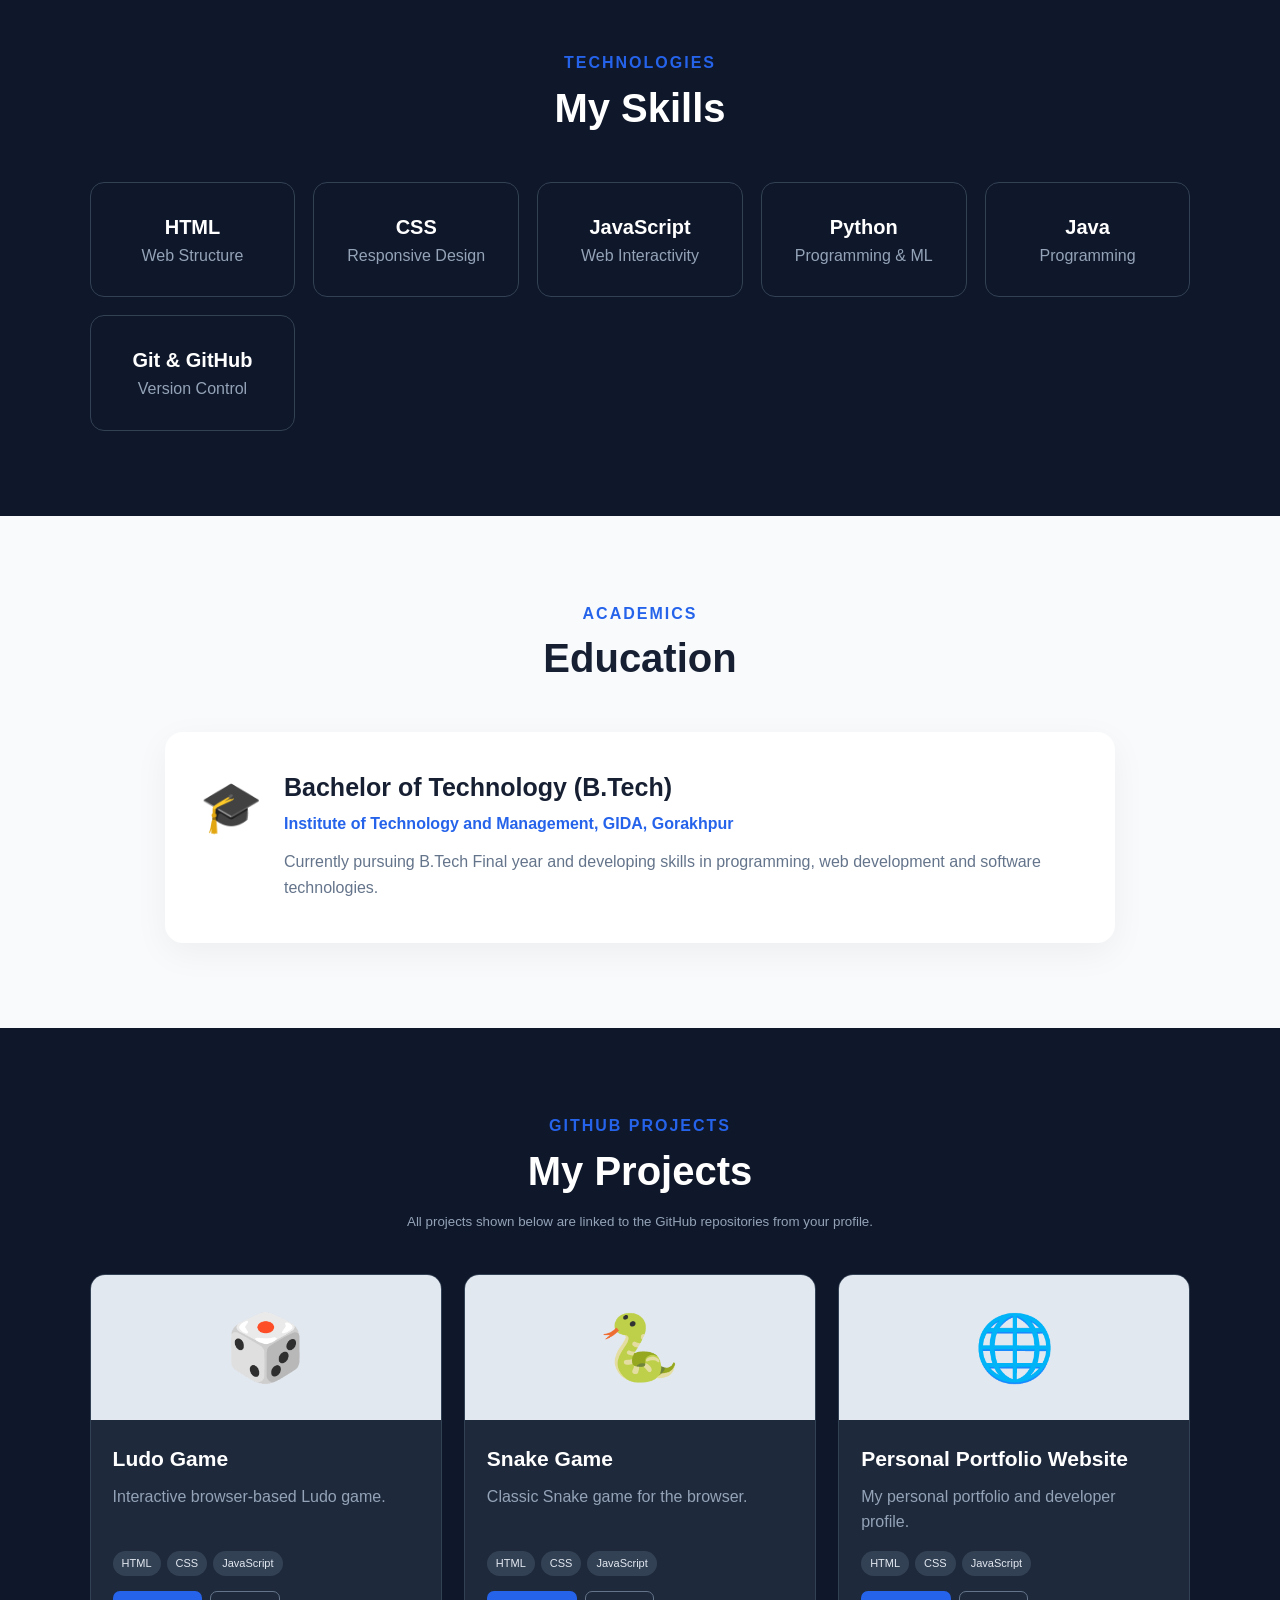
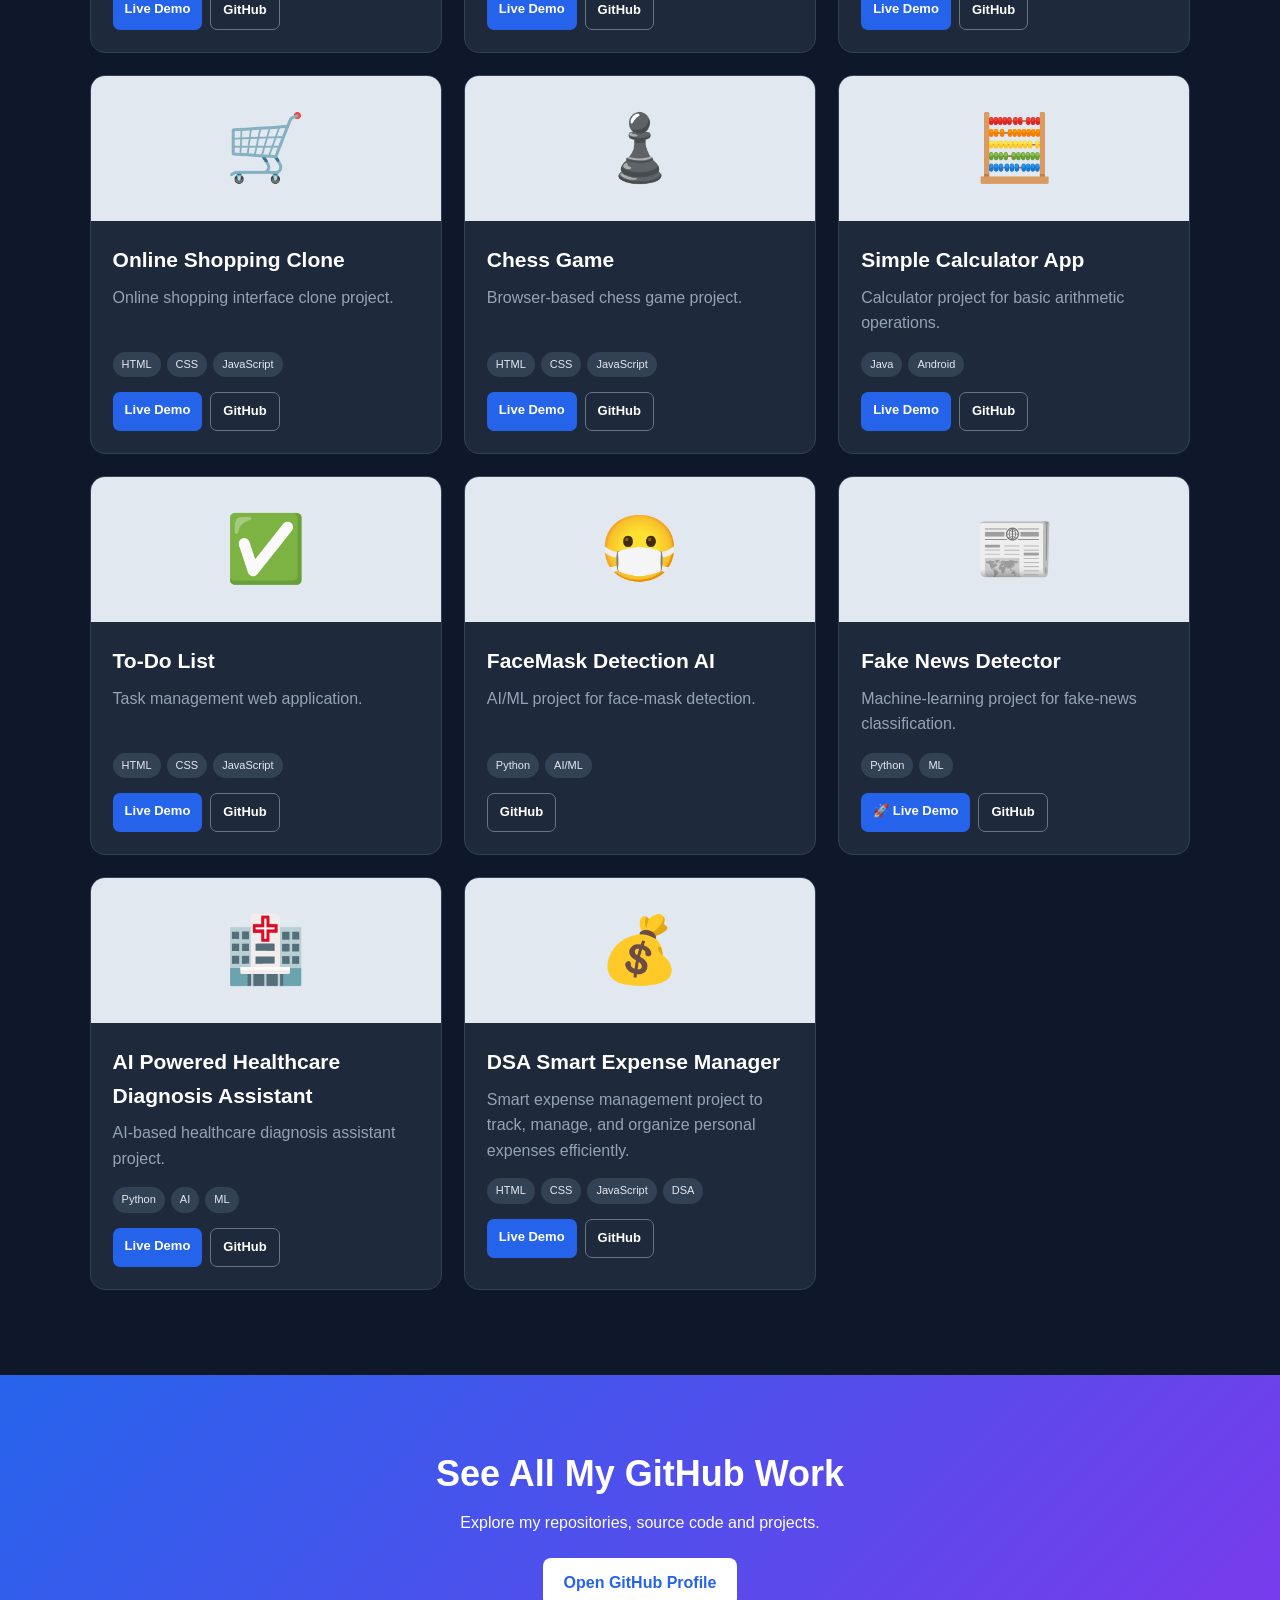
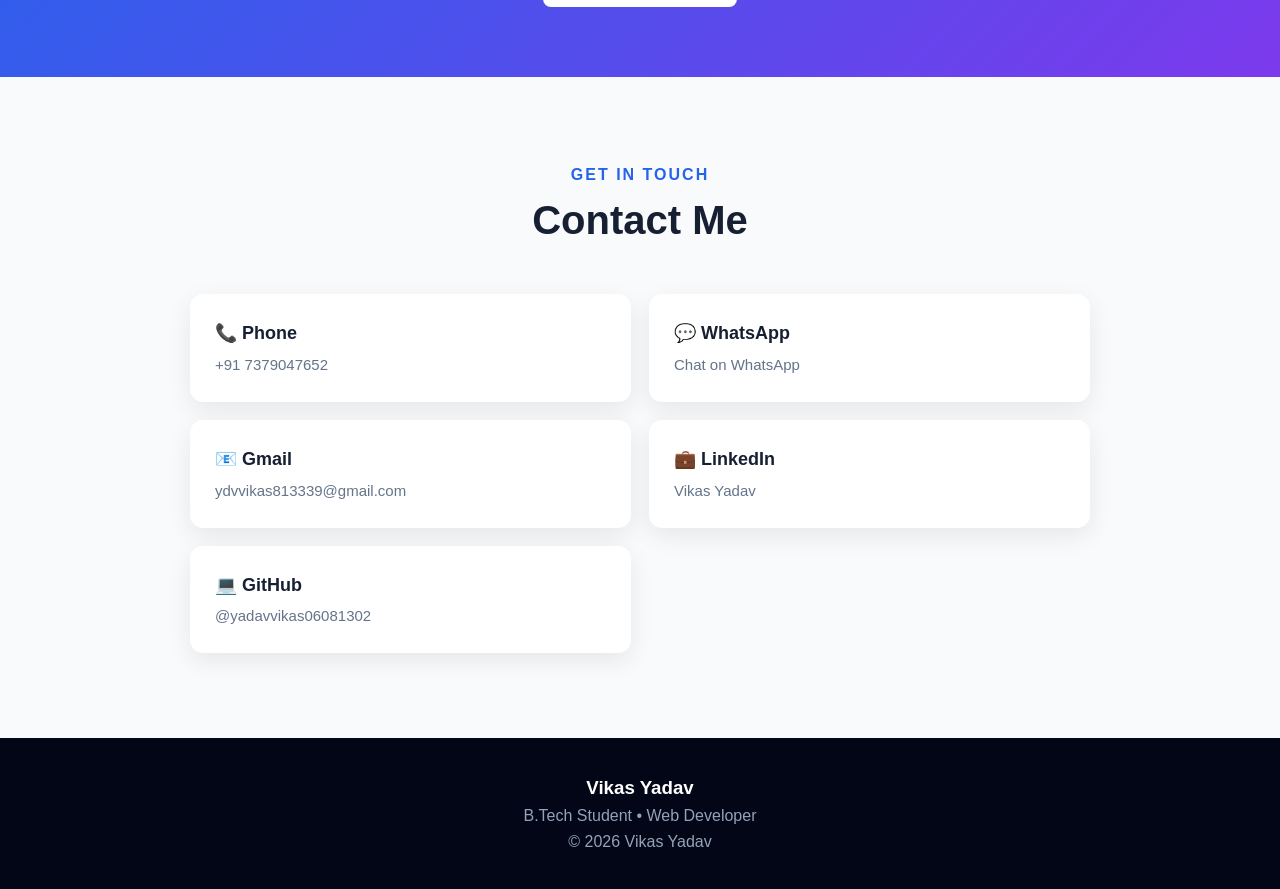
==== commit 80bf3e29: "index.html Removed duplicate project card details for DSA Smart Expense Manager and updated the proj" ====
--- a/index.html
+++ b/index.html
@@ -210,29 +210,22 @@
         </div>
       </div>
     </article>
-
-    <div class="project-card">
-    <h3>DSA Smart Expense Manager</h3>
-
-    <p>
-        A smart expense management project built using Data Structures and
-        Algorithms to track, manage, and organize personal expenses efficiently.
-    </p>
-
-    <div class="project-buttons">
-        <a href="https://yadavvikas06081302.github.io/DSA-Smart-Expense-manager/"
-           target="_blank" class="btn">
-            Live Demo
-        </a>
-
-        <a href="https://github.com/yadavvikas06081302/DSA-Smart-Expense-manager"
-           target="_blank" class="btn">
-            GitHub
-        </a>
-    </div>
-
-    <small>Developed by Vikas Yadav</small>
-</div>
+<article class="project">
+    <div class="project-top">💰</div>
+    <div class="project-body">
+        <h3>DSA Smart Expense Manager</h3>
+        <p>Smart expense management project to track, manage, and organize personal expenses efficiently.</p>
+
+        <div class="tags">
+            <span>HTML</span><span>CSS</span><span>JavaScript</span><span>DSA</span>
+        </div>
+
+        <div class="links">
+            <a href="https://yadavvikas06081302.github.io/DSA-Smart-Expense-manager/" target="_blank">Live Demo</a>
+            <a href="https://github.com/yadavvikas06081302/DSA-Smart-Expense-manager" target="_blank">GitHub</a>
+        </div>
+    </div>
+</article>
   </div>
 </section>
 
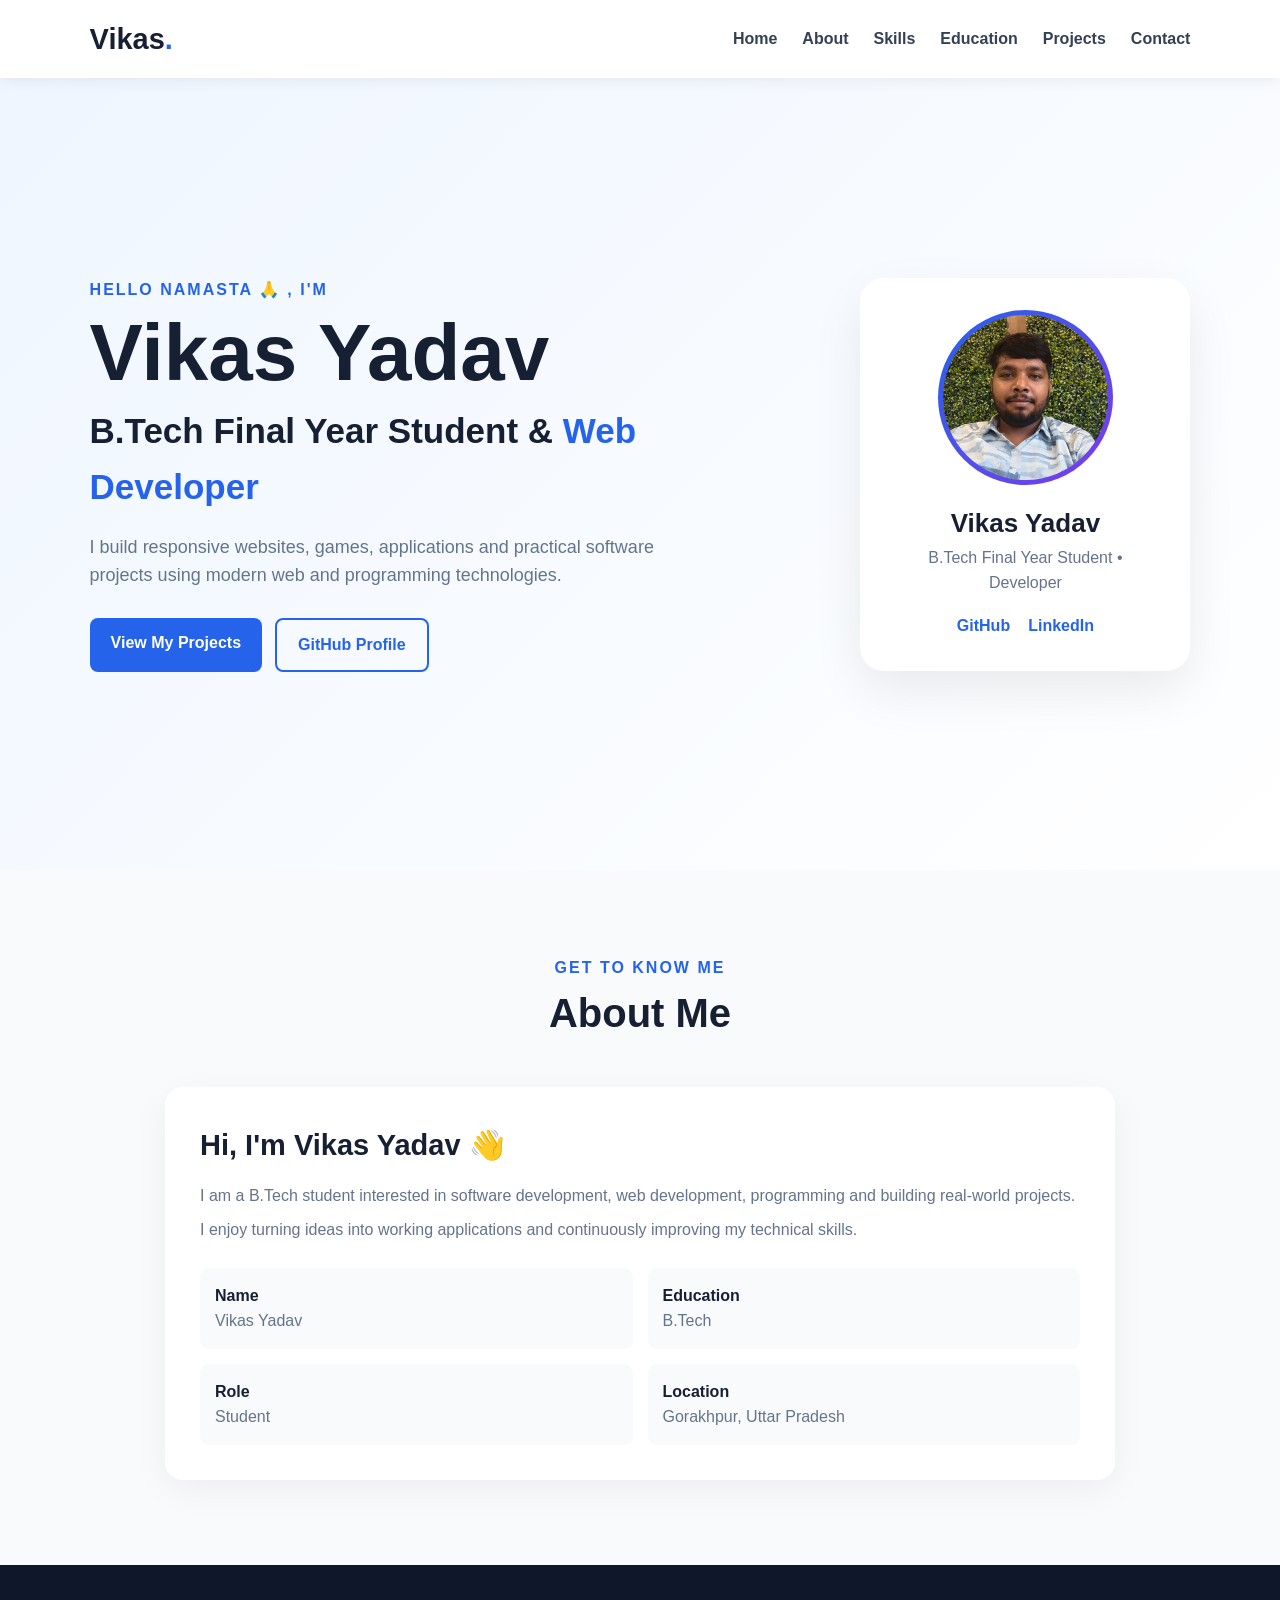
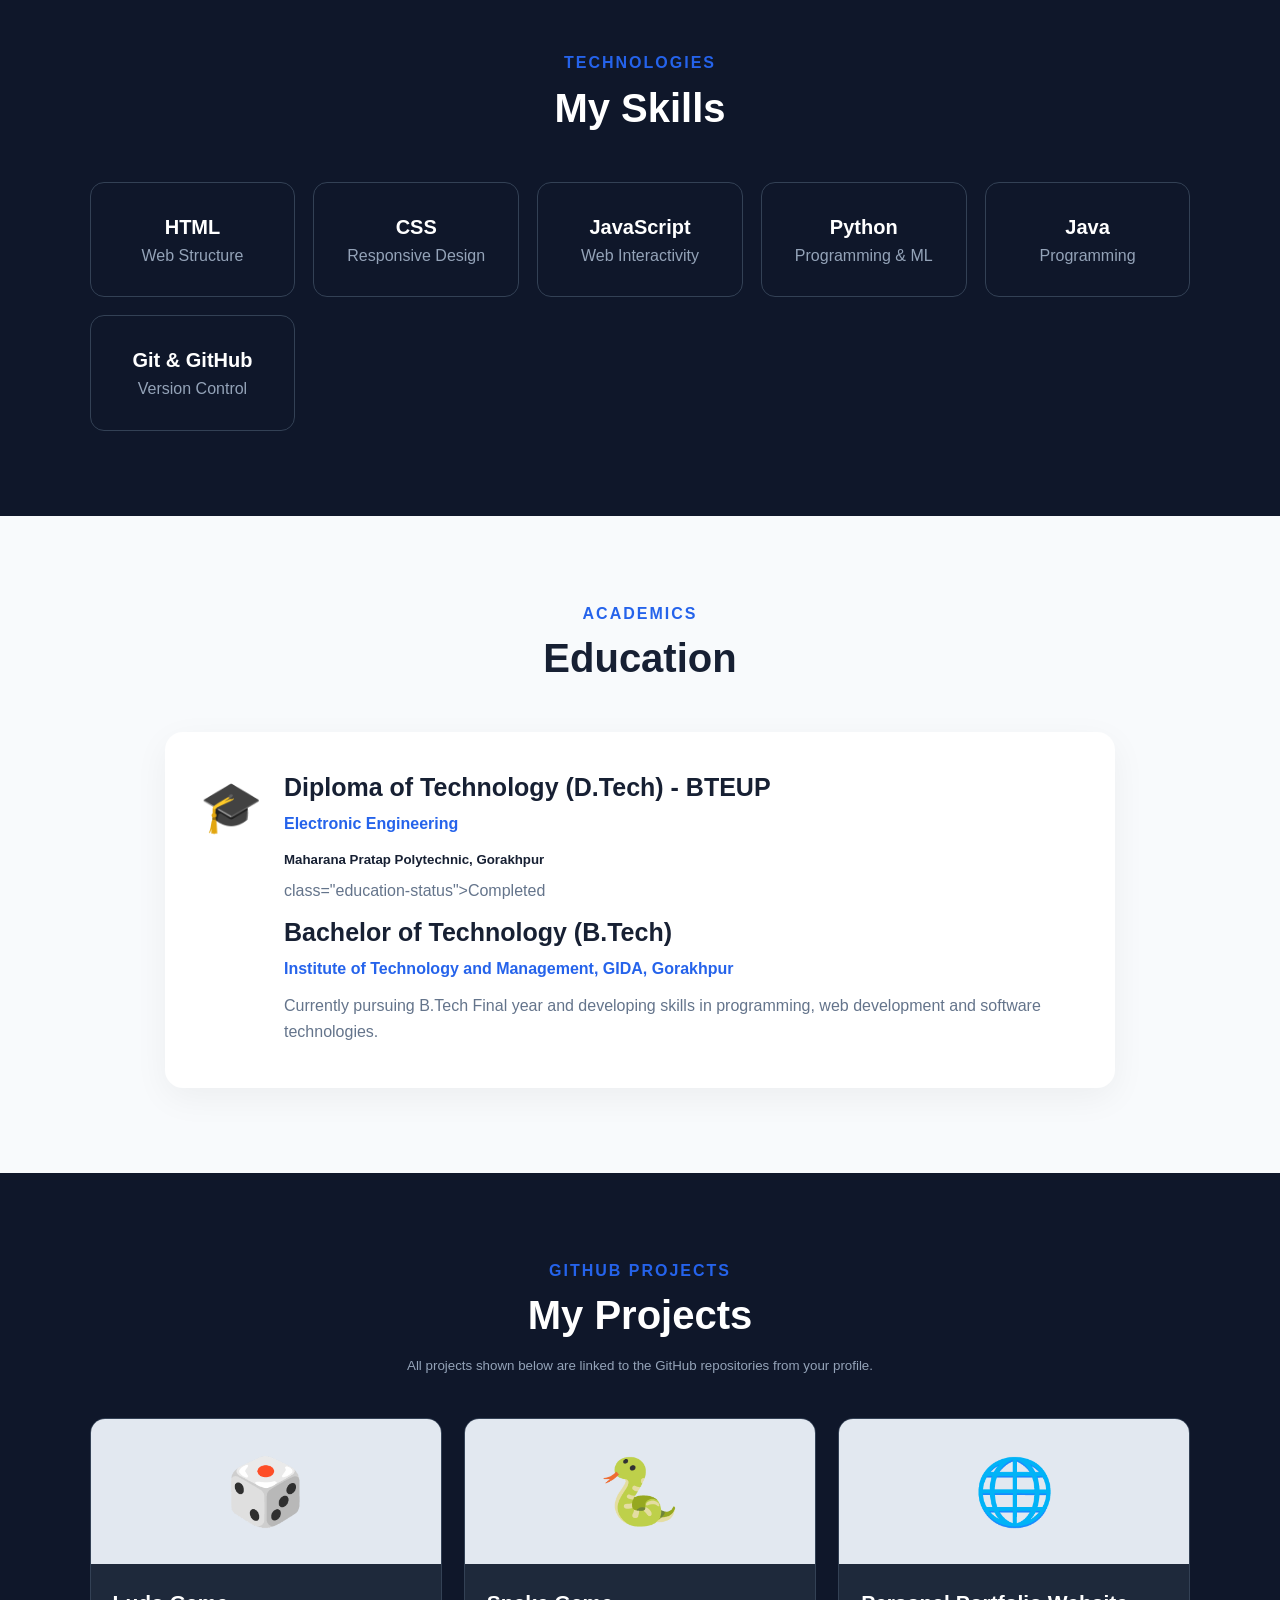
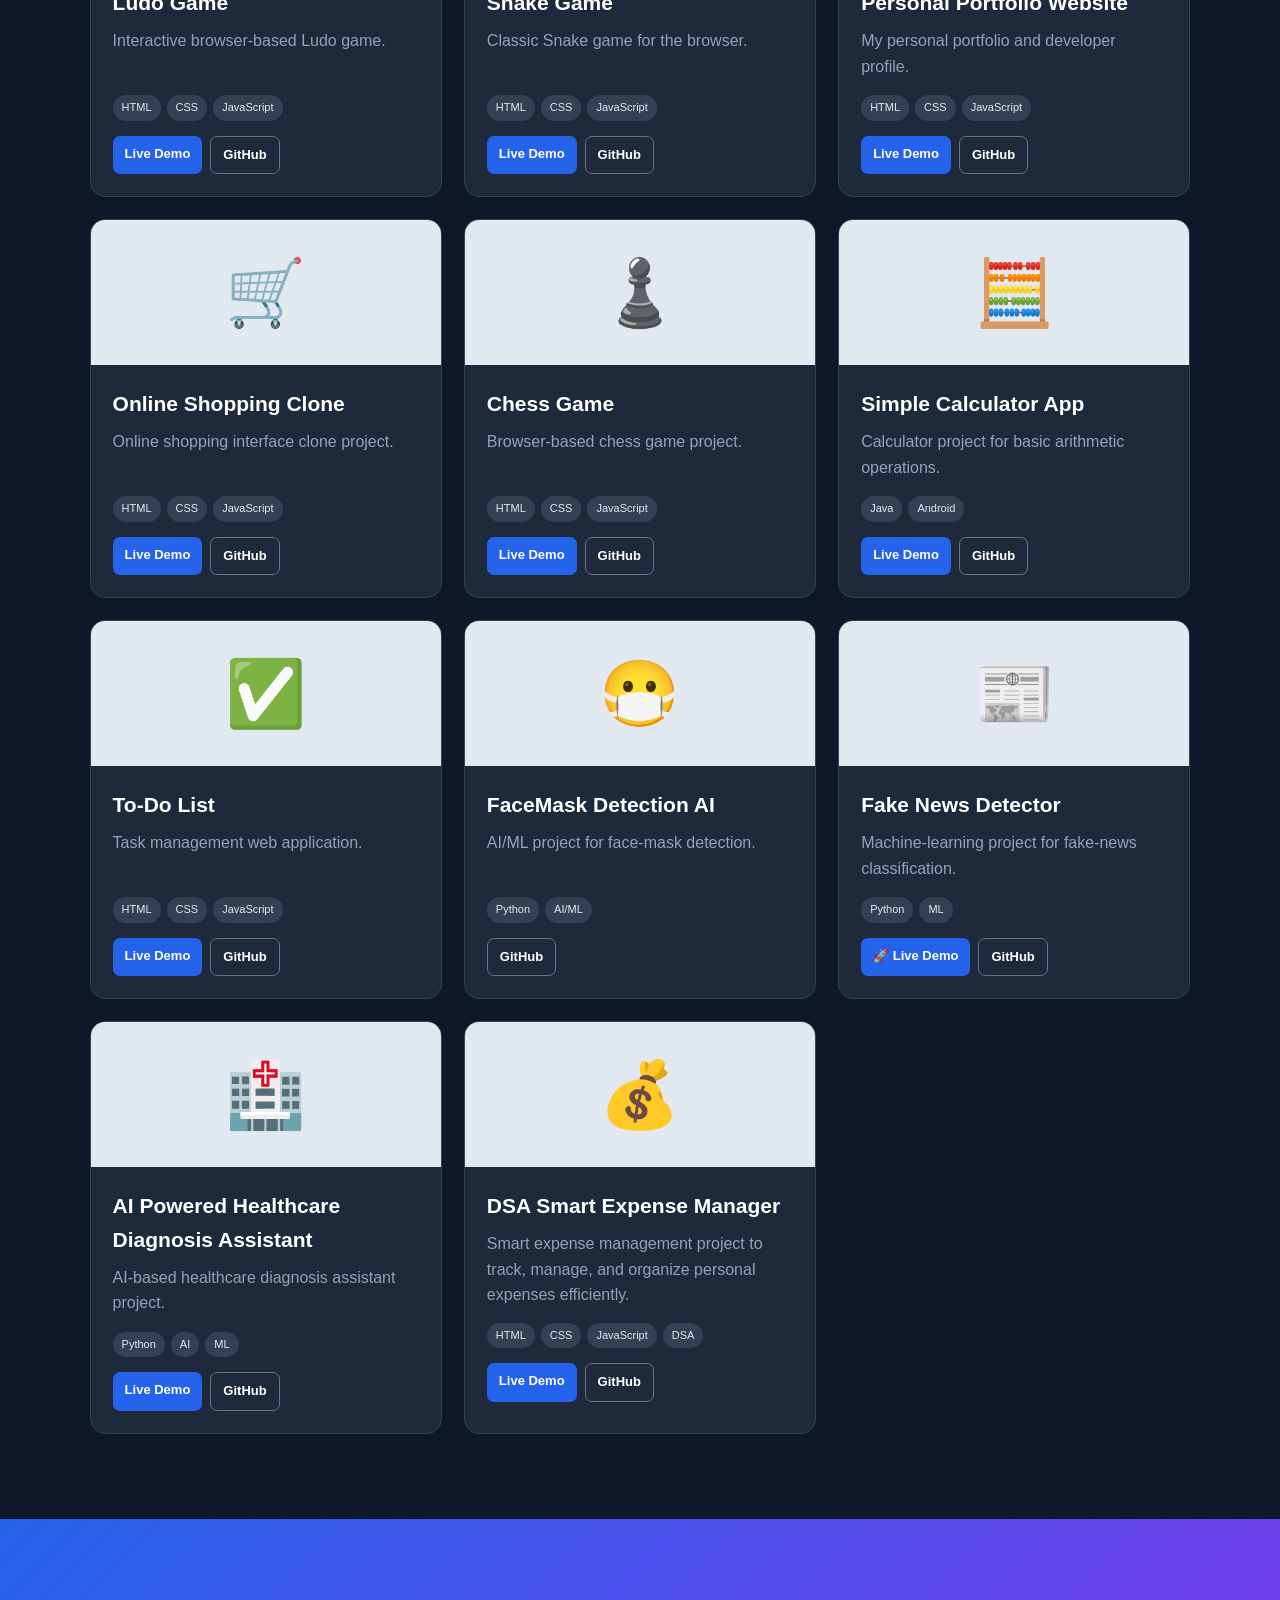
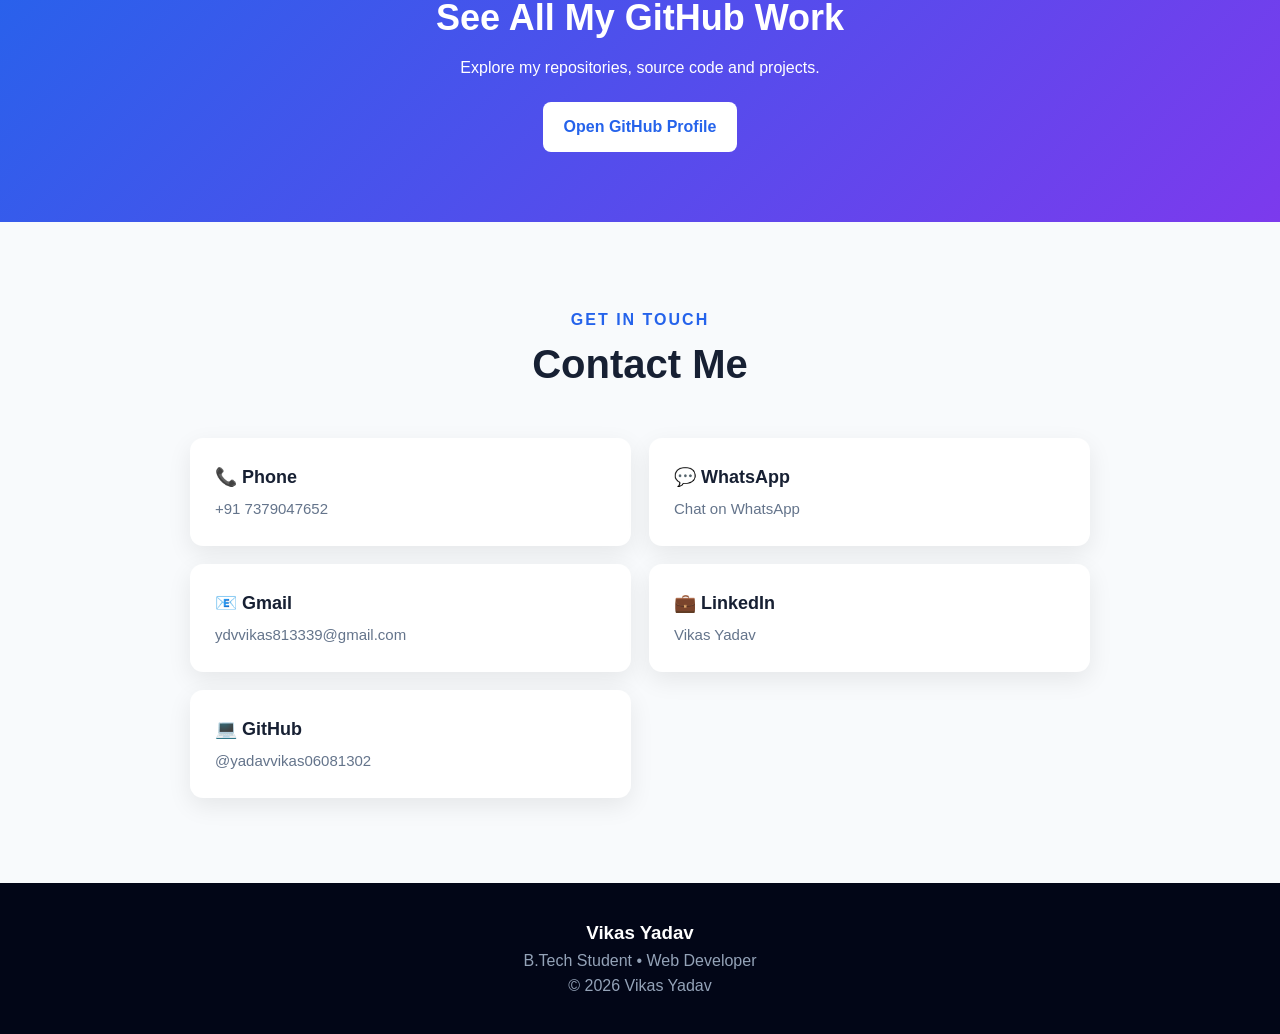
==== commit cbf21262: "index.html" ====
--- a/index.html
+++ b/index.html
@@ -80,6 +80,14 @@
   <div class="education">
     <div class="edu-icon">🎓</div>
     <div>
+      <article class="education-item">
+    <div class="education-body">
+        <h3>Diploma of Technology (D.Tech) - BTEUP</h3>
+        <h4>Electronic Engineering</h4>
+      <h5>Maharana Pratap Polytechnic, Gorakhpur</h5>
+      <p>class="education-status">Completed</p>
+    </div>
+      </article>
       <h3>Bachelor of Technology (B.Tech)</h3>
       <h4>Institute of Technology and Management, GIDA, Gorakhpur</h4>
       <p>Currently pursuing B.Tech Final year and developing skills in programming, web development and software technologies.</p>
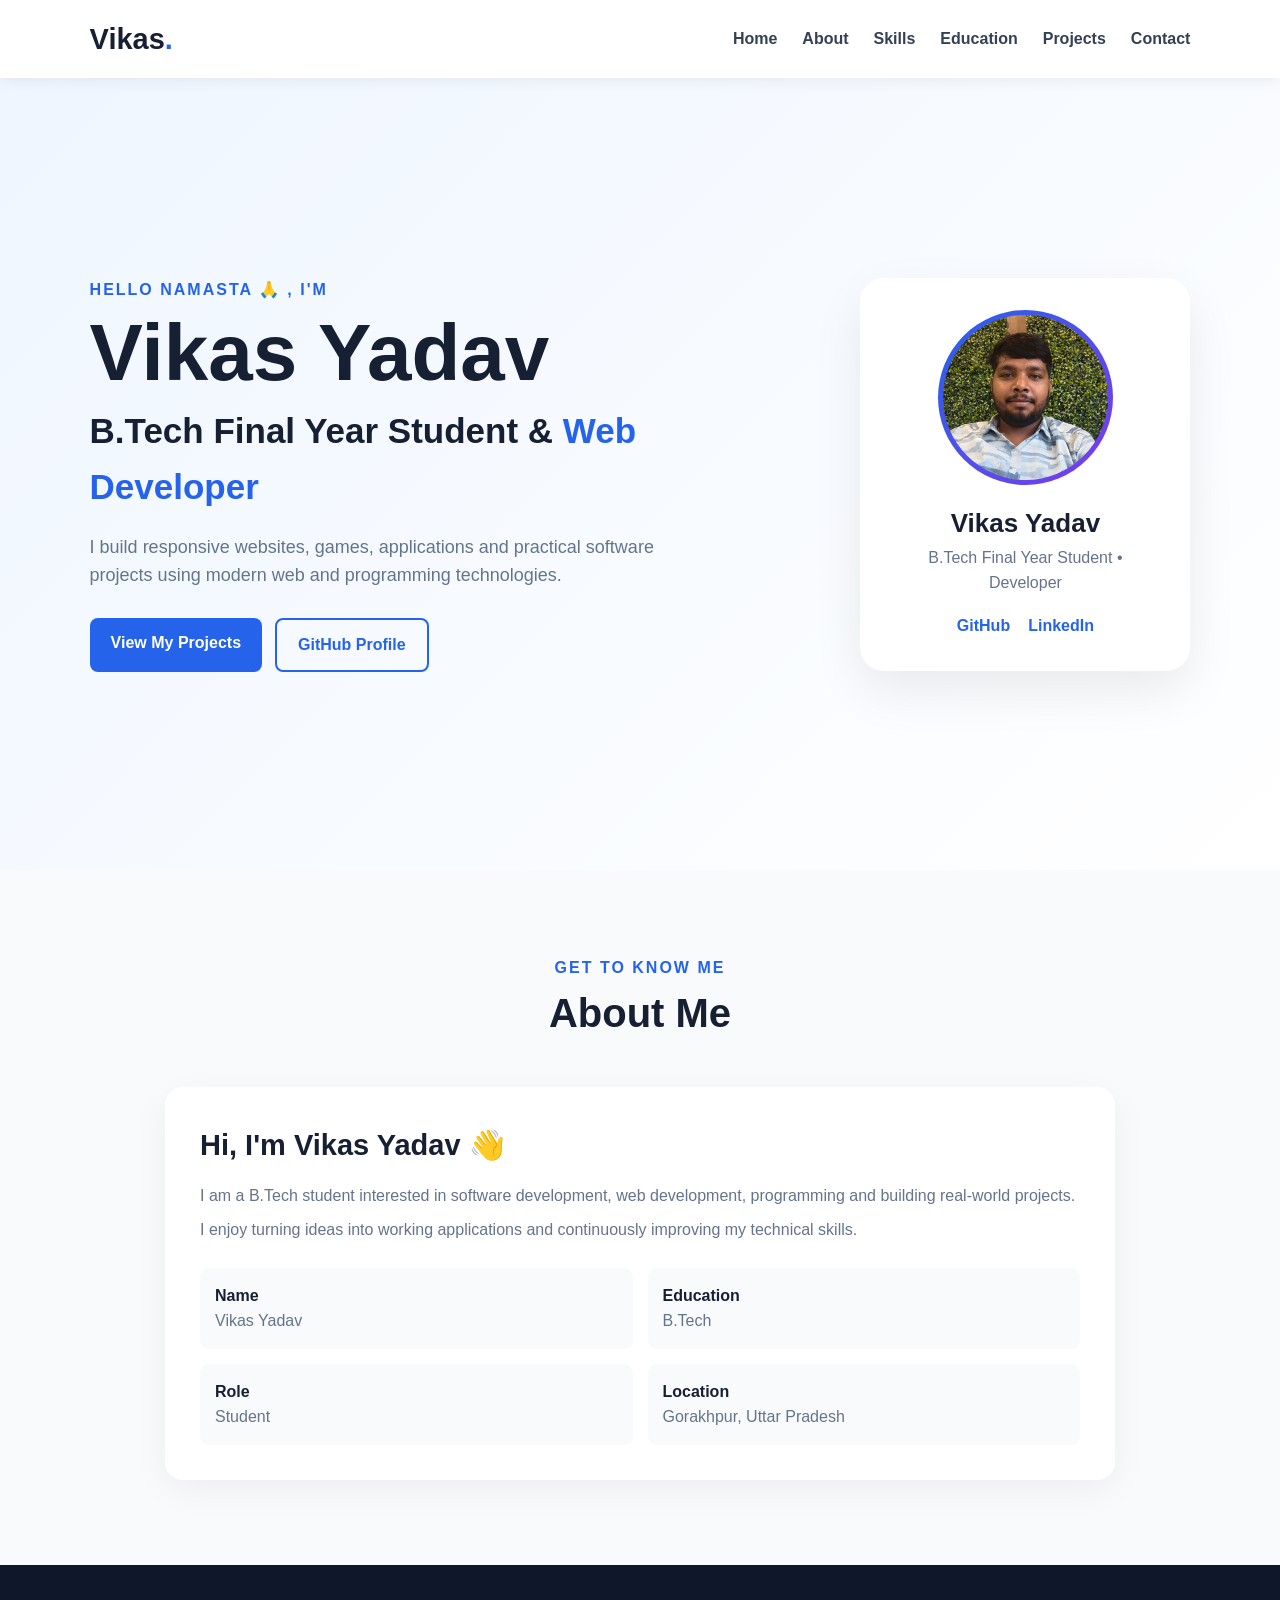
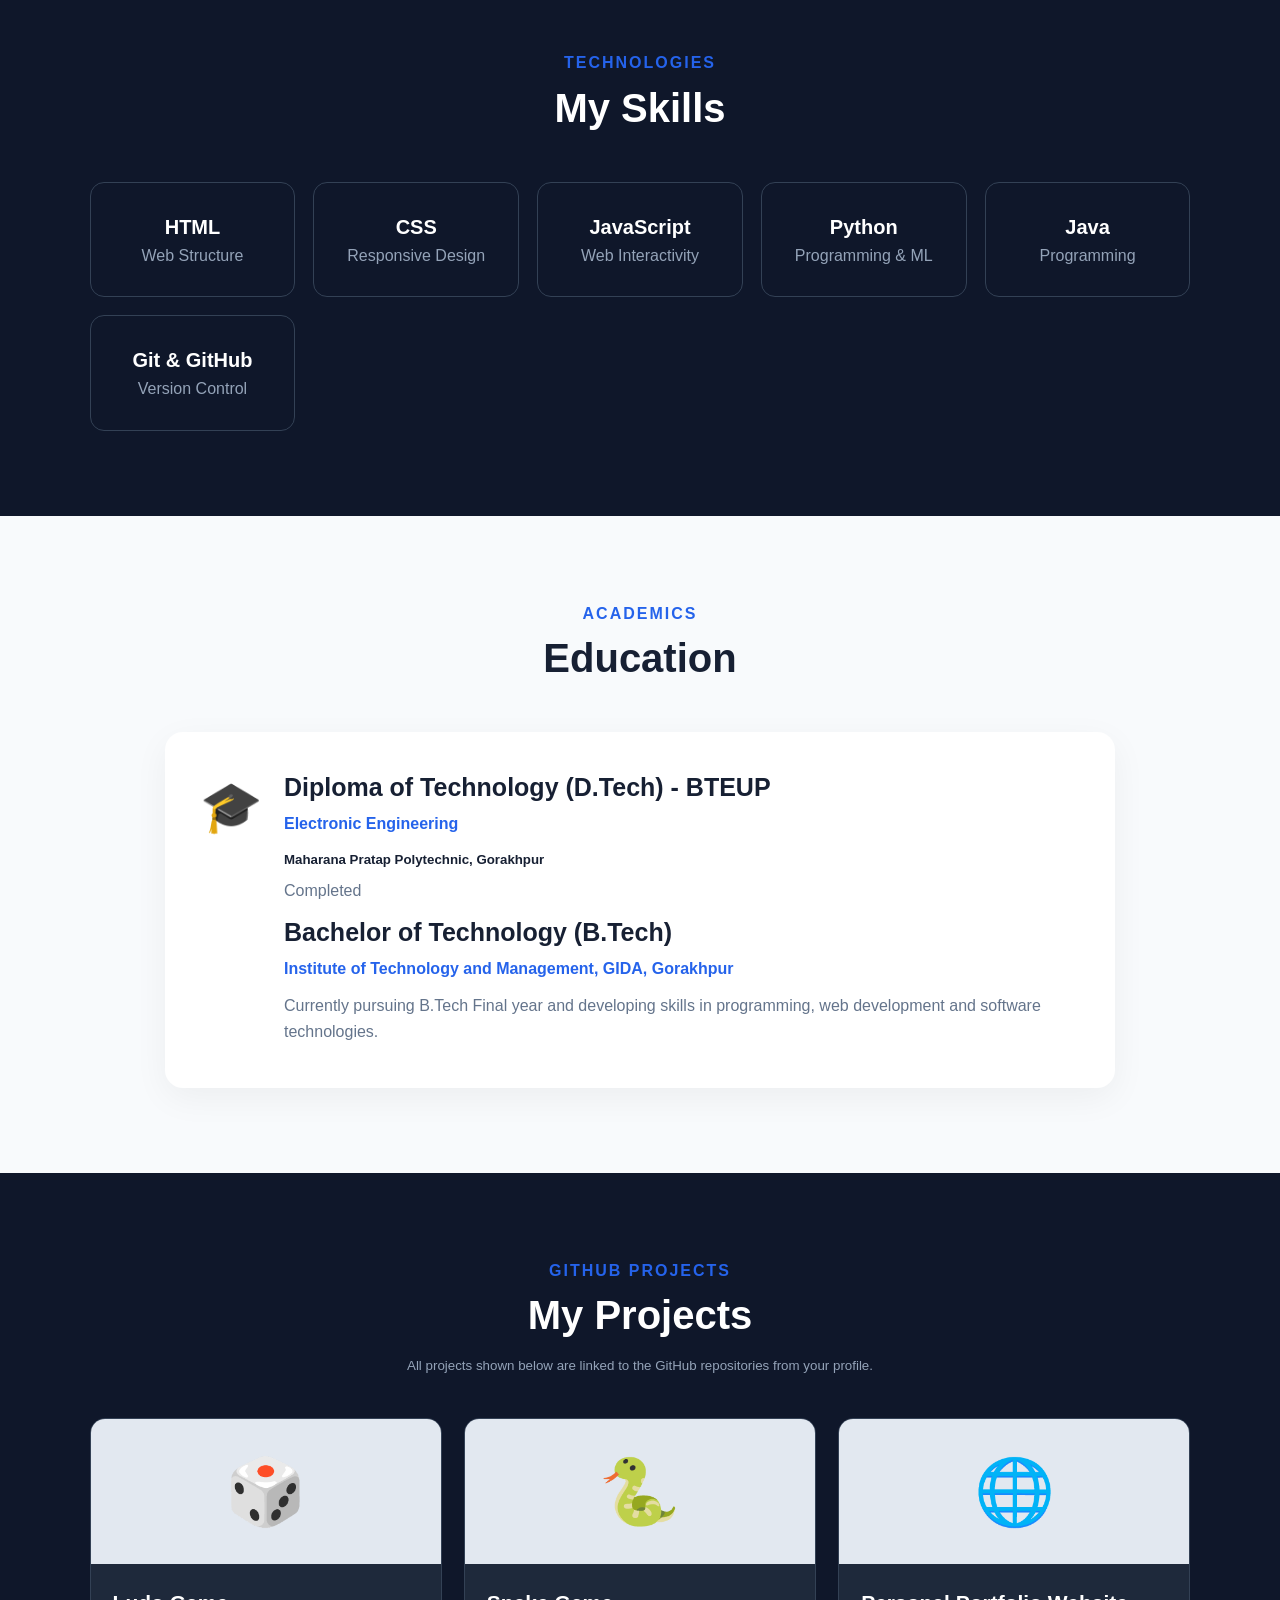
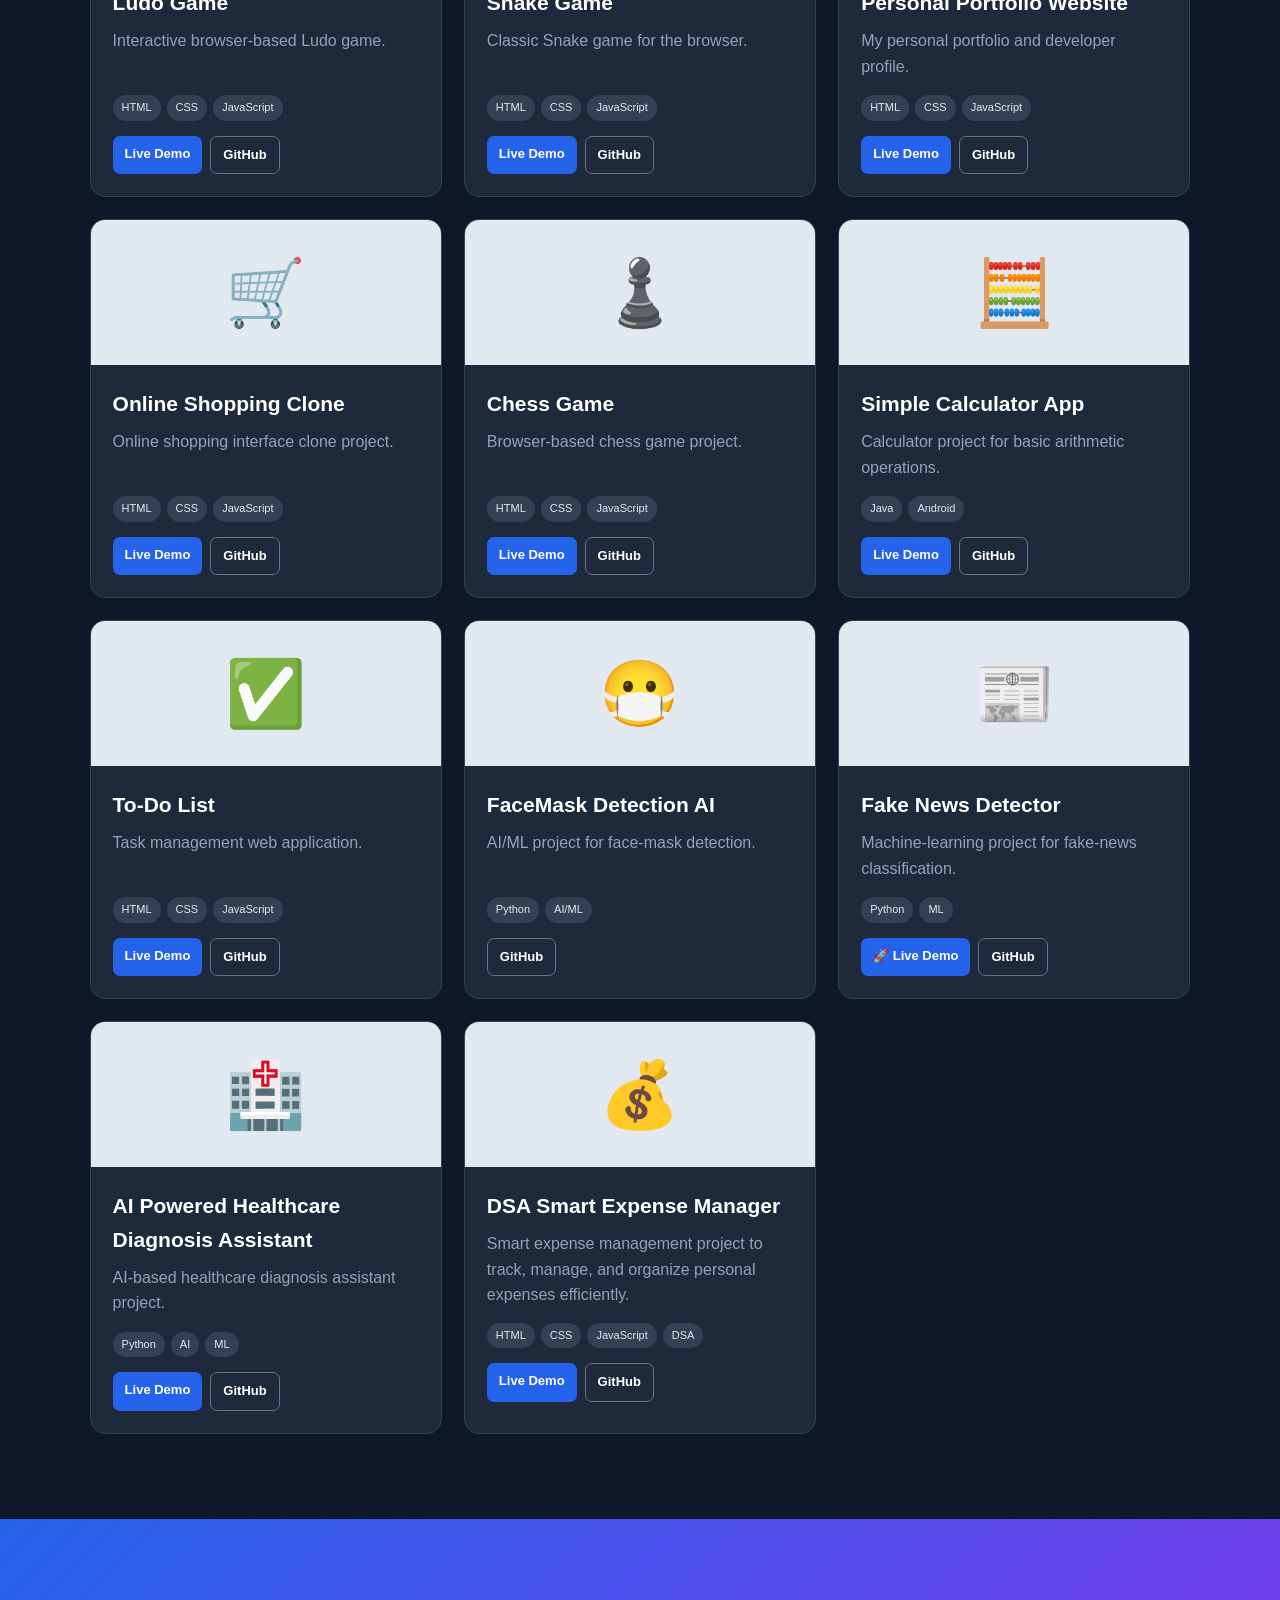
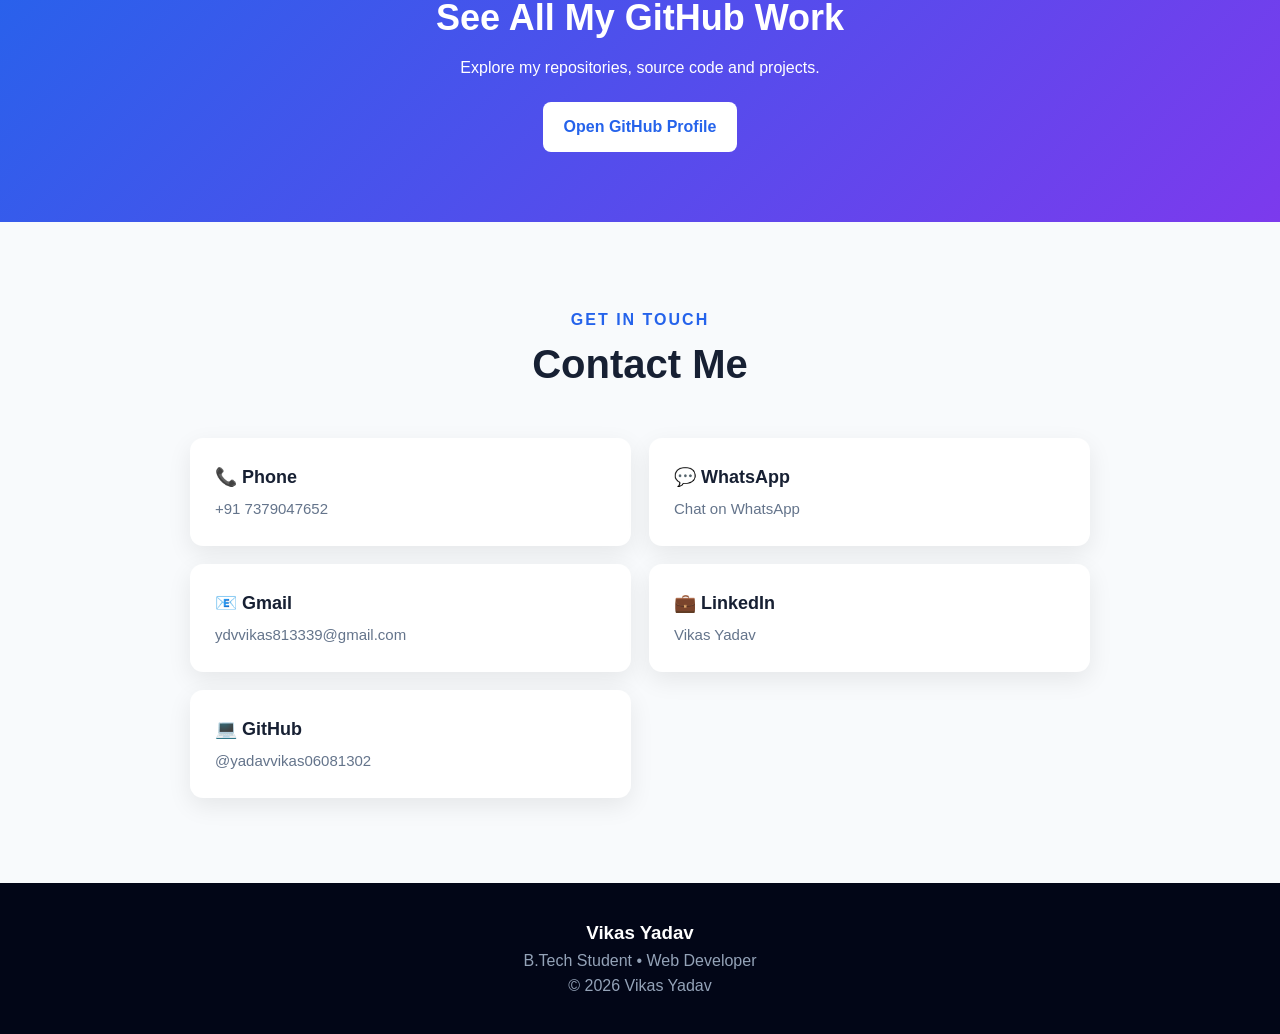
==== commit 96b762b4: "index.html" ====
--- a/index.html
+++ b/index.html
@@ -85,7 +85,7 @@
         <h3>Diploma of Technology (D.Tech) - BTEUP</h3>
         <h4>Electronic Engineering</h4>
       <h5>Maharana Pratap Polytechnic, Gorakhpur</h5>
-      <p>class="education-status">Completed</p>
+      <p>Completed</p>
     </div>
       </article>
       <h3>Bachelor of Technology (B.Tech)</h3>
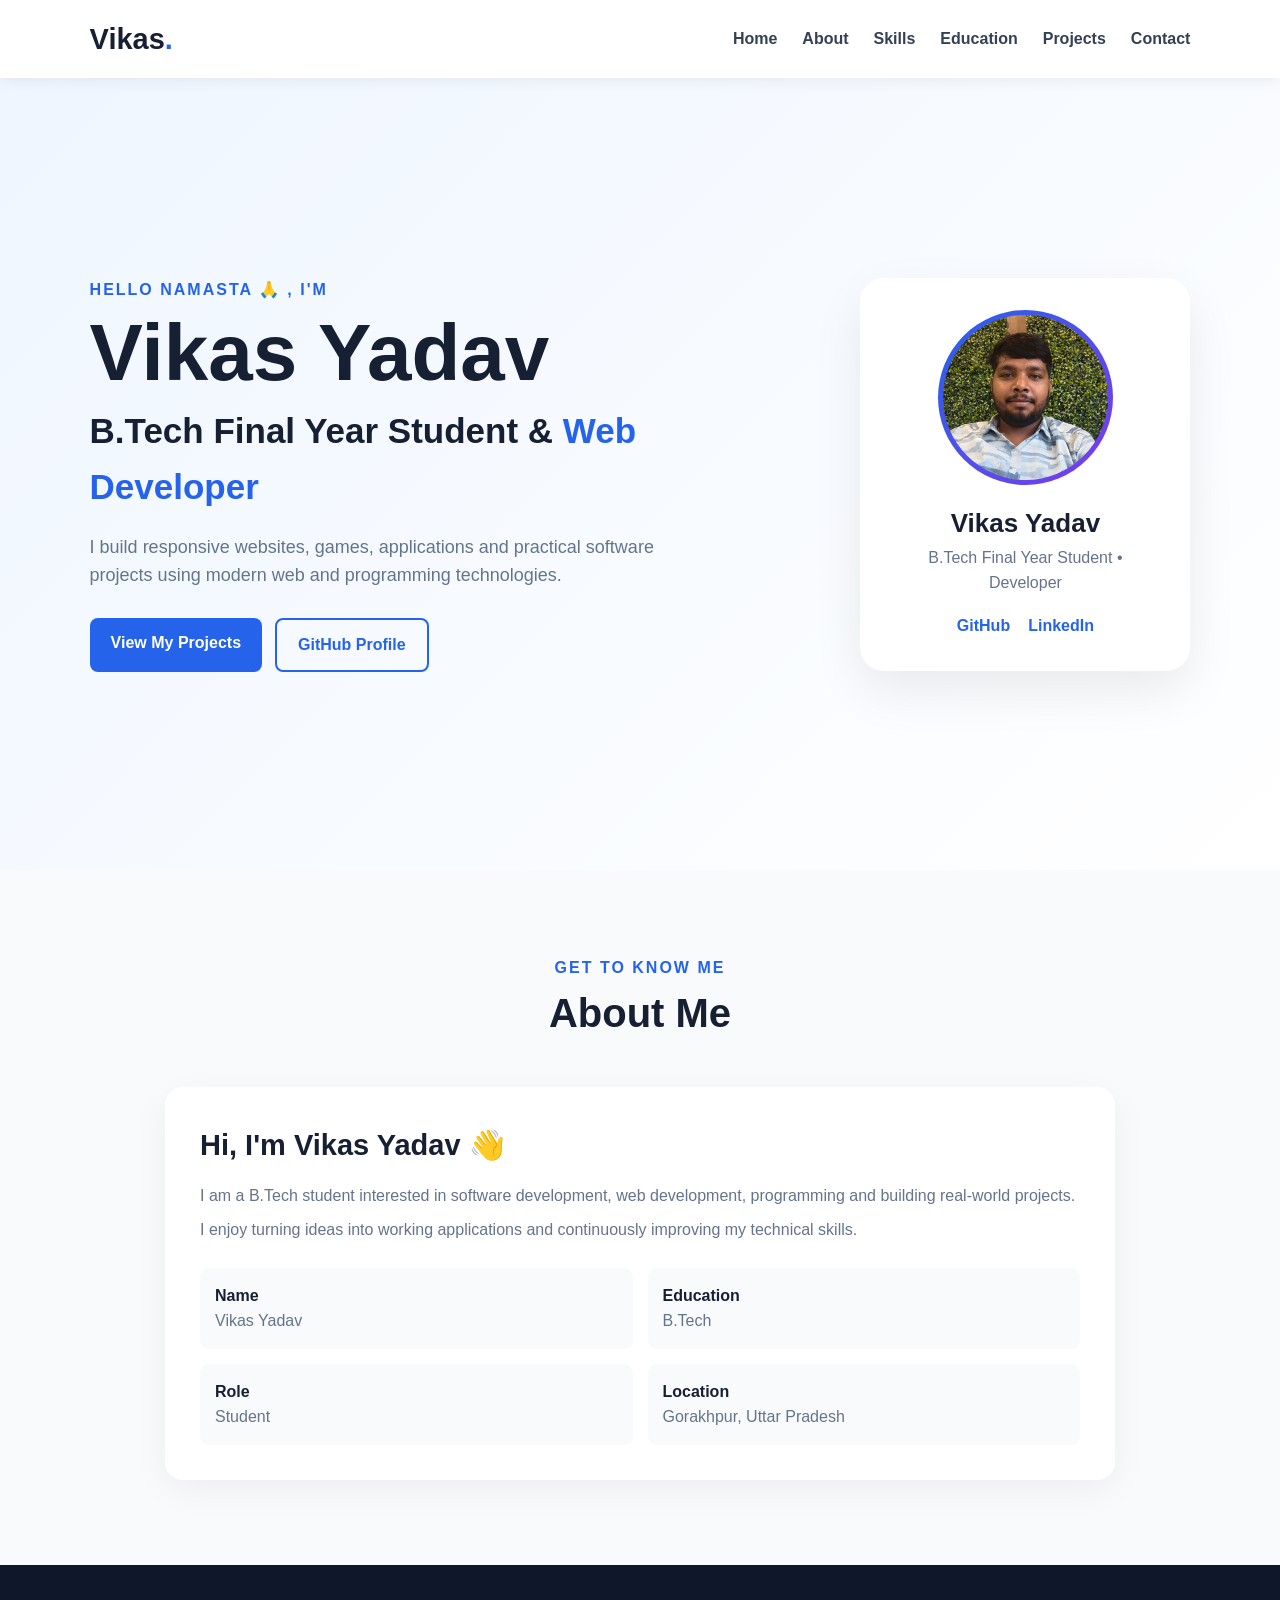
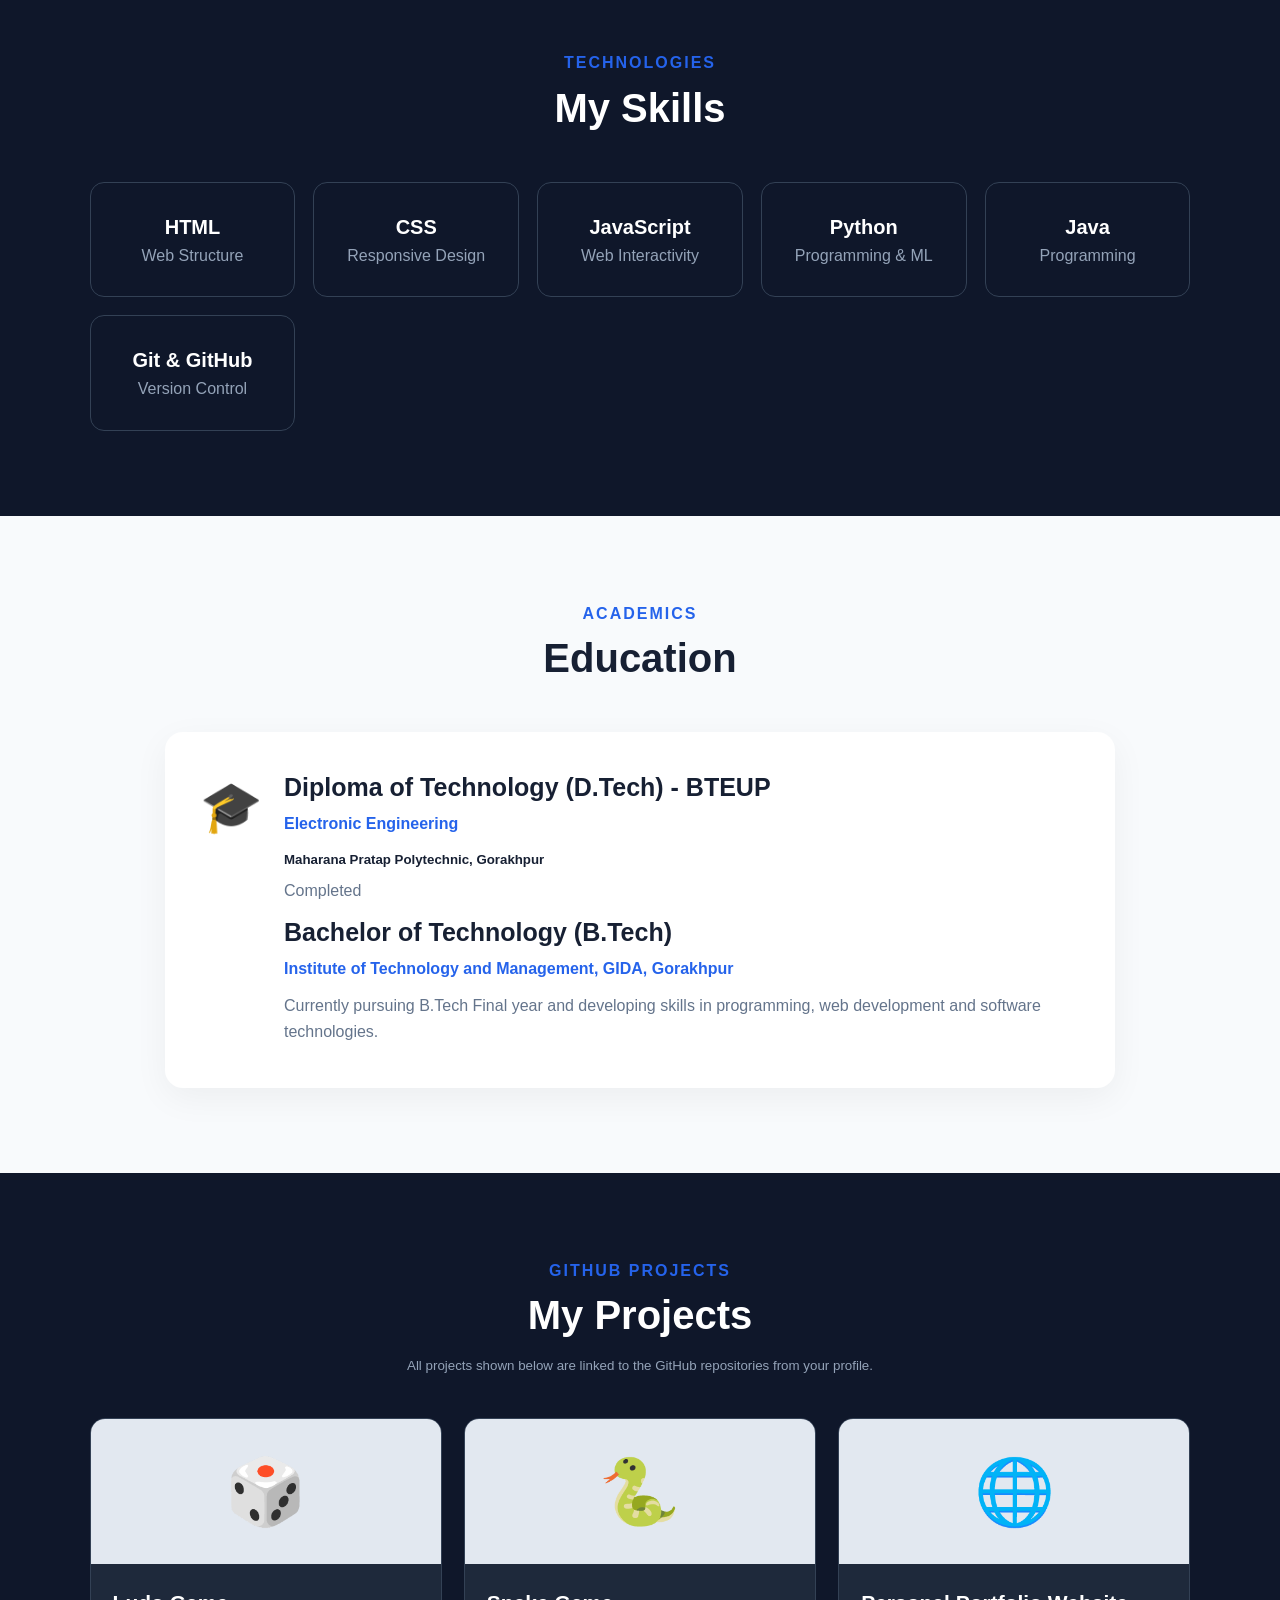
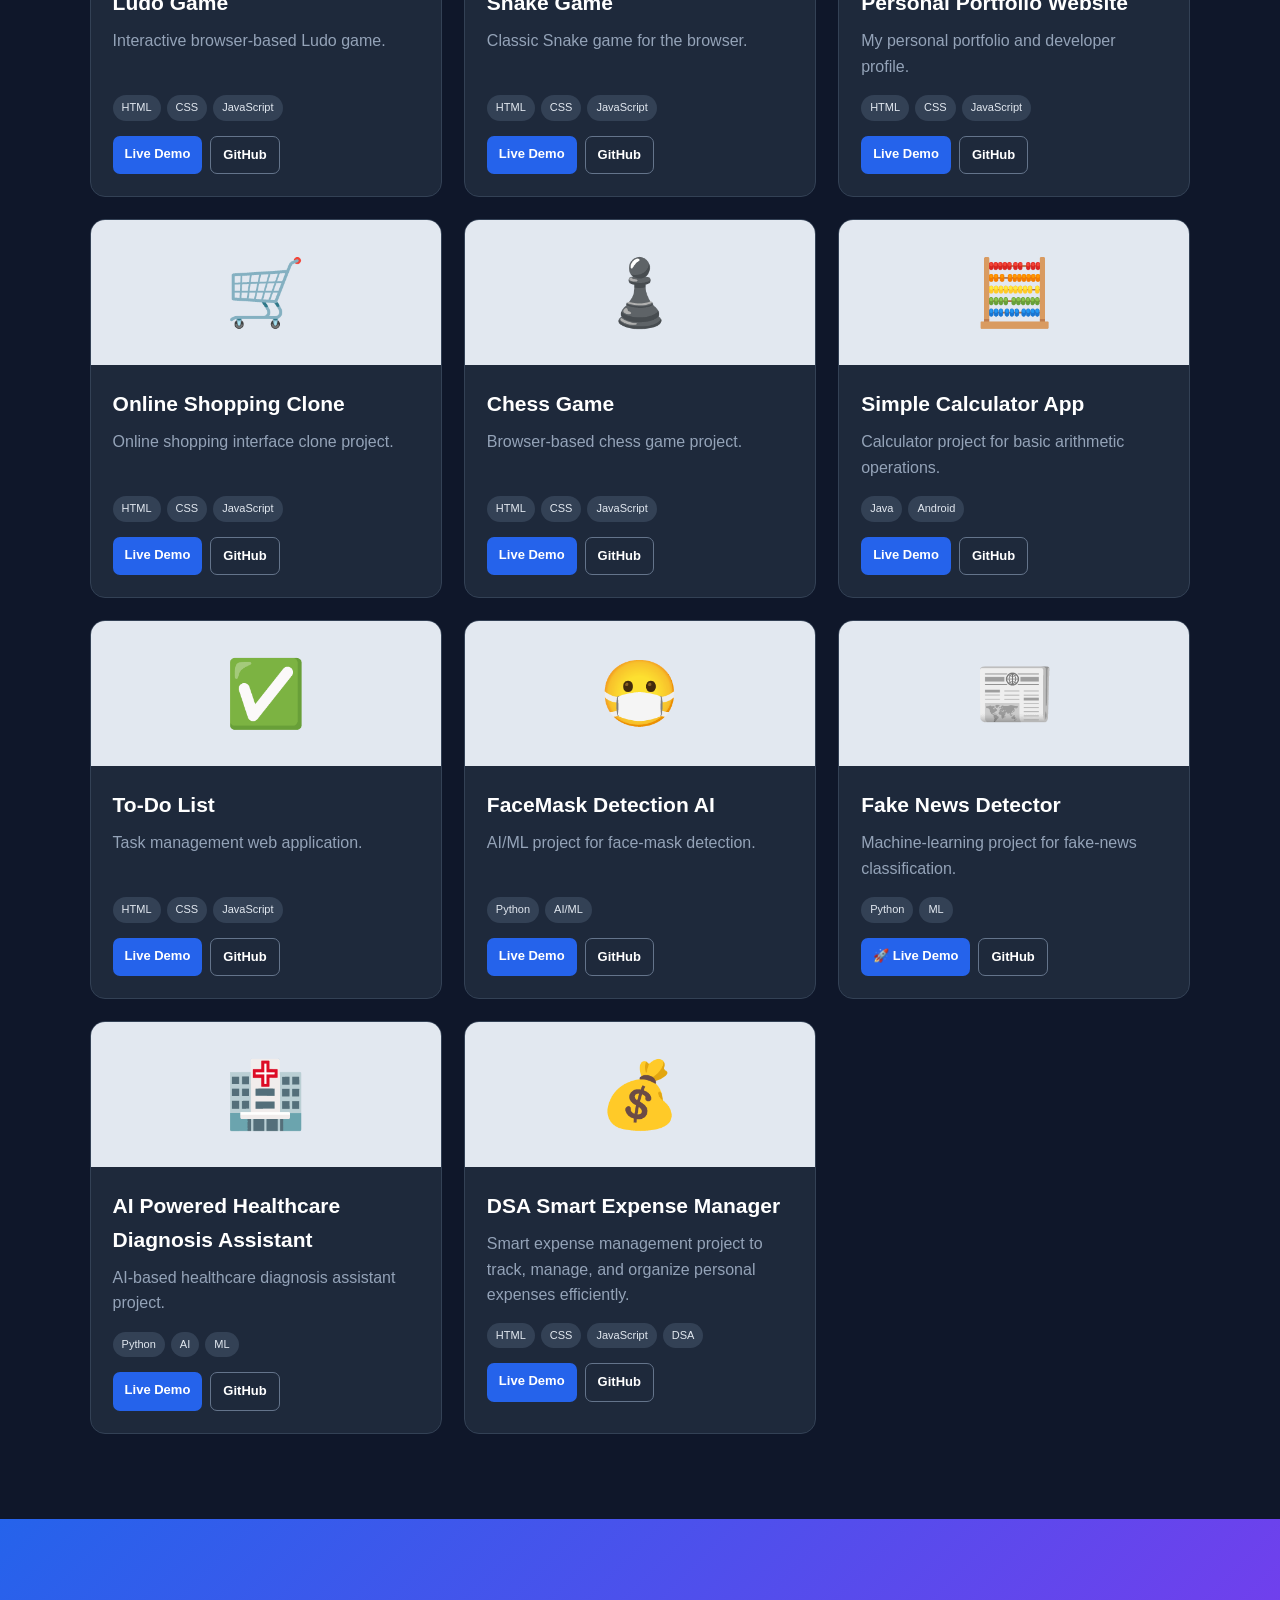
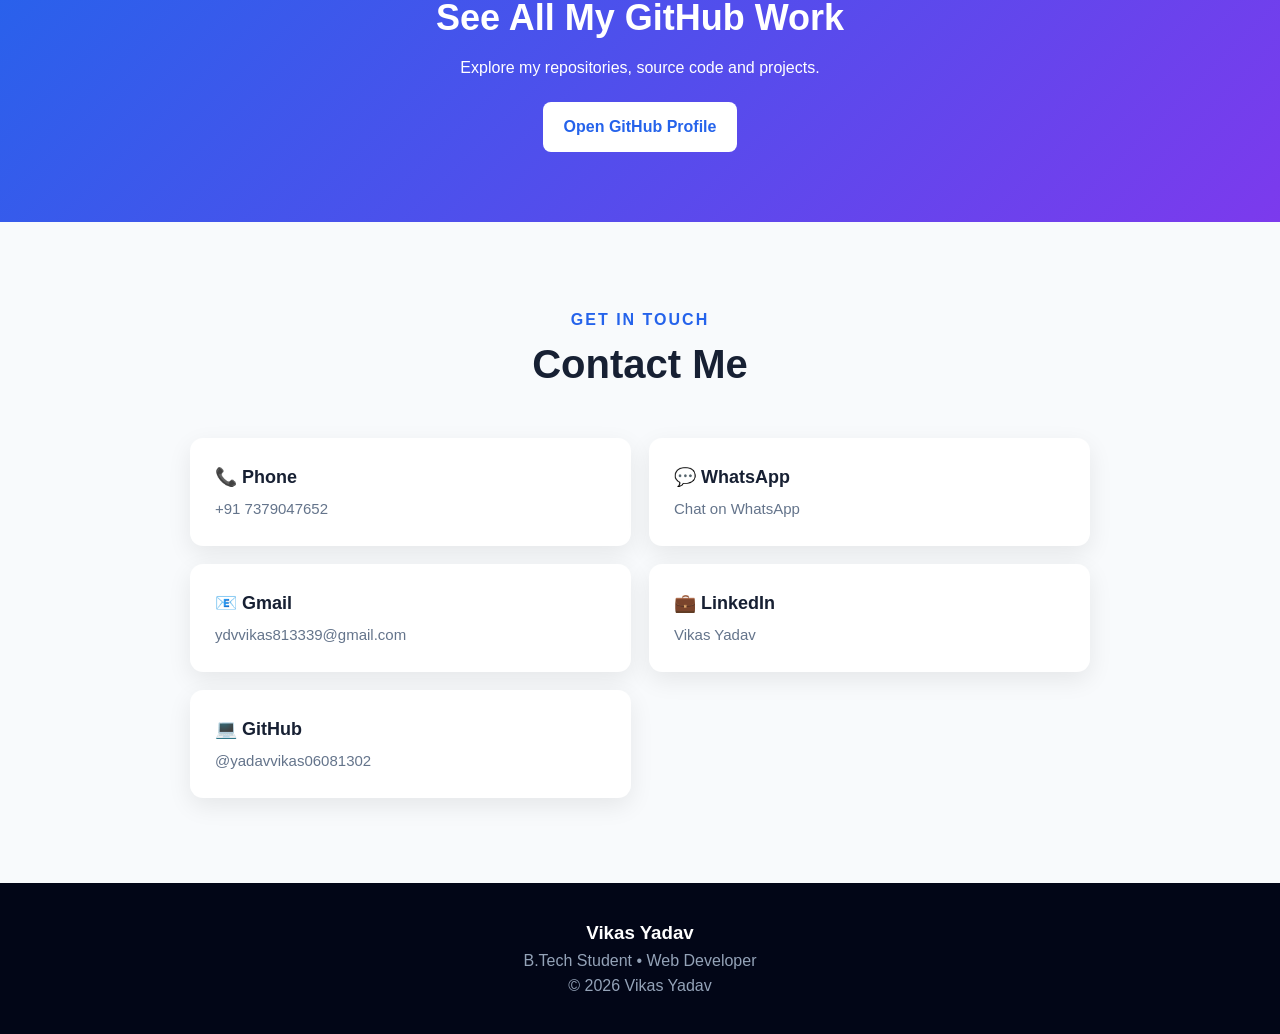
==== commit cb0bda6e: "index.html" ====
--- a/index.html
+++ b/index.html
@@ -190,6 +190,7 @@
         <h3>FaceMask Detection AI</h3><p>AI/ML project for face-mask detection.</p>
         <div class="tags"><span>Python</span><span>AI/ML</span></div>
         <div class="links">
+           <a href="https://facemask-detection-ai-qml7clacrdxemuhxwcsvze.streamlit.app/" target="_blank">Live Demo</a>
           <a href="https://github.com/yadavvikas06081302/FaceMask-Detection-AI" target="_blank">GitHub</a>
         </div>
       </div>
